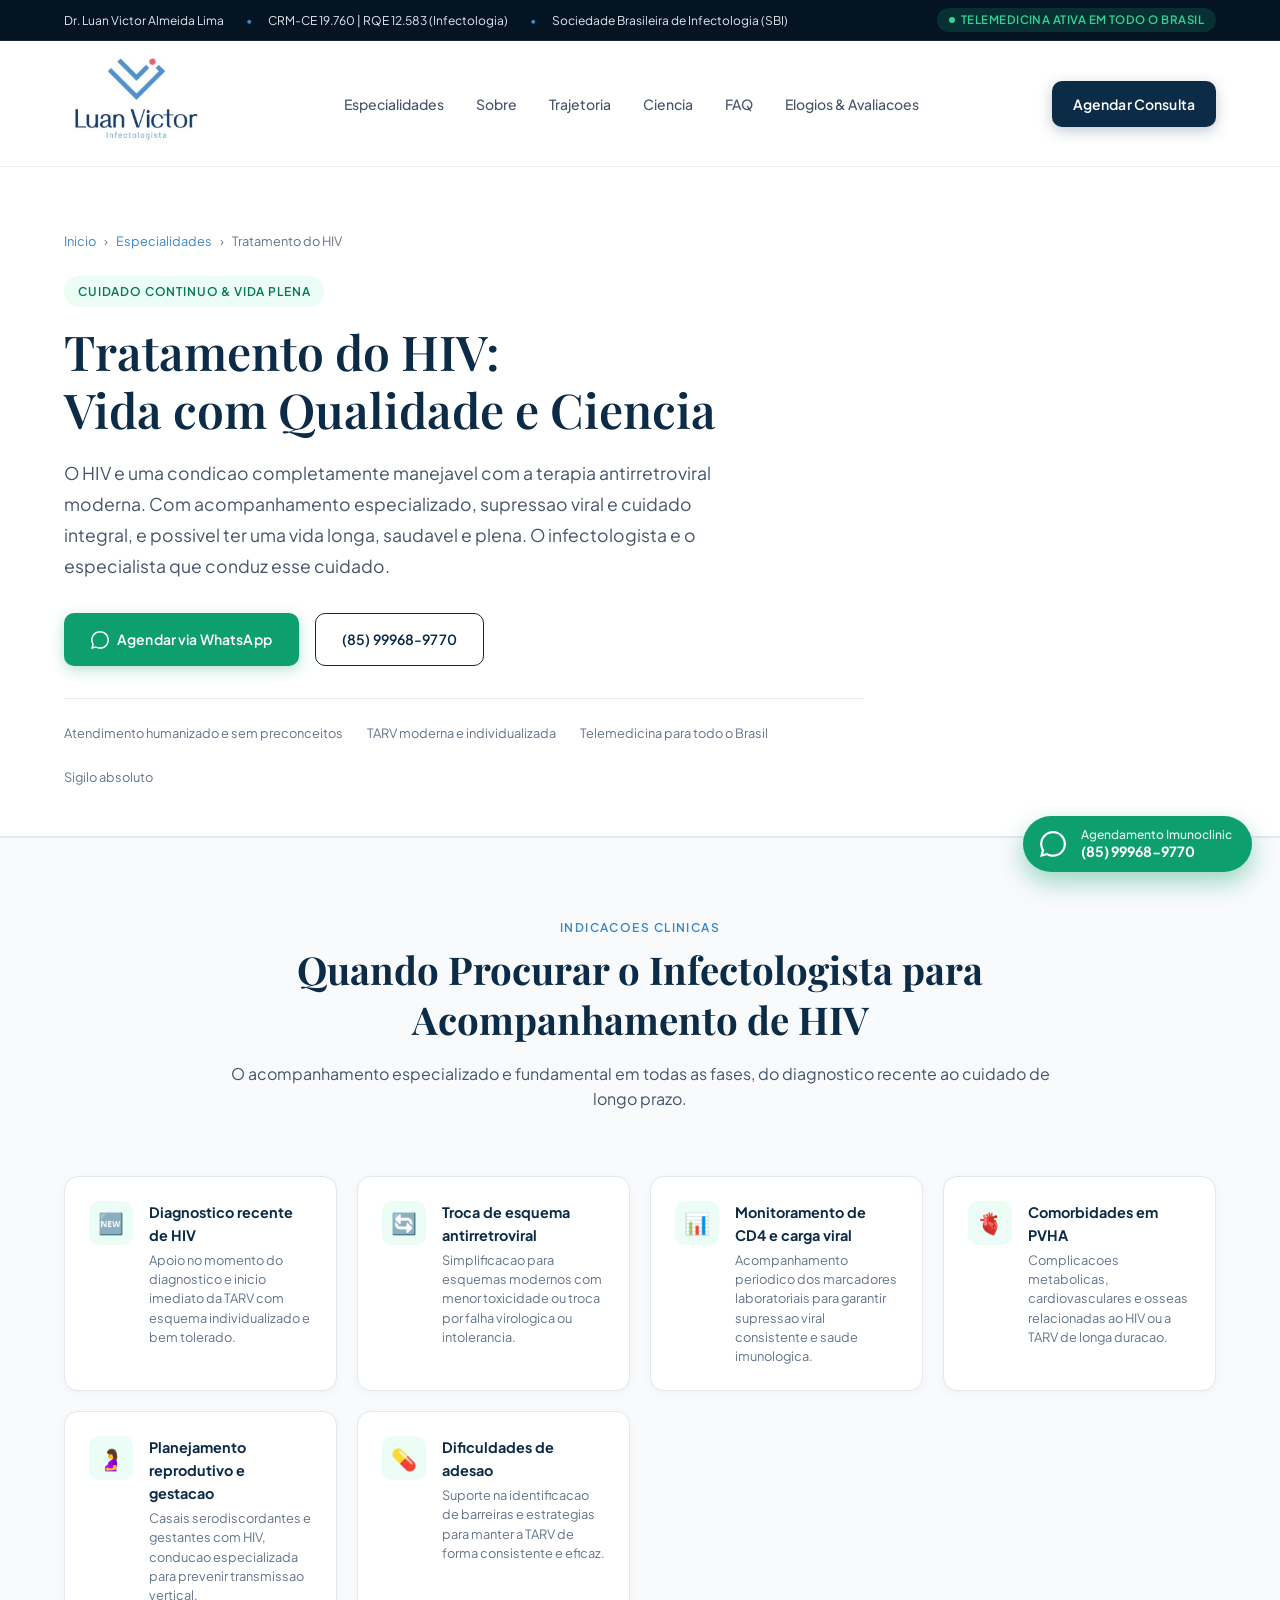
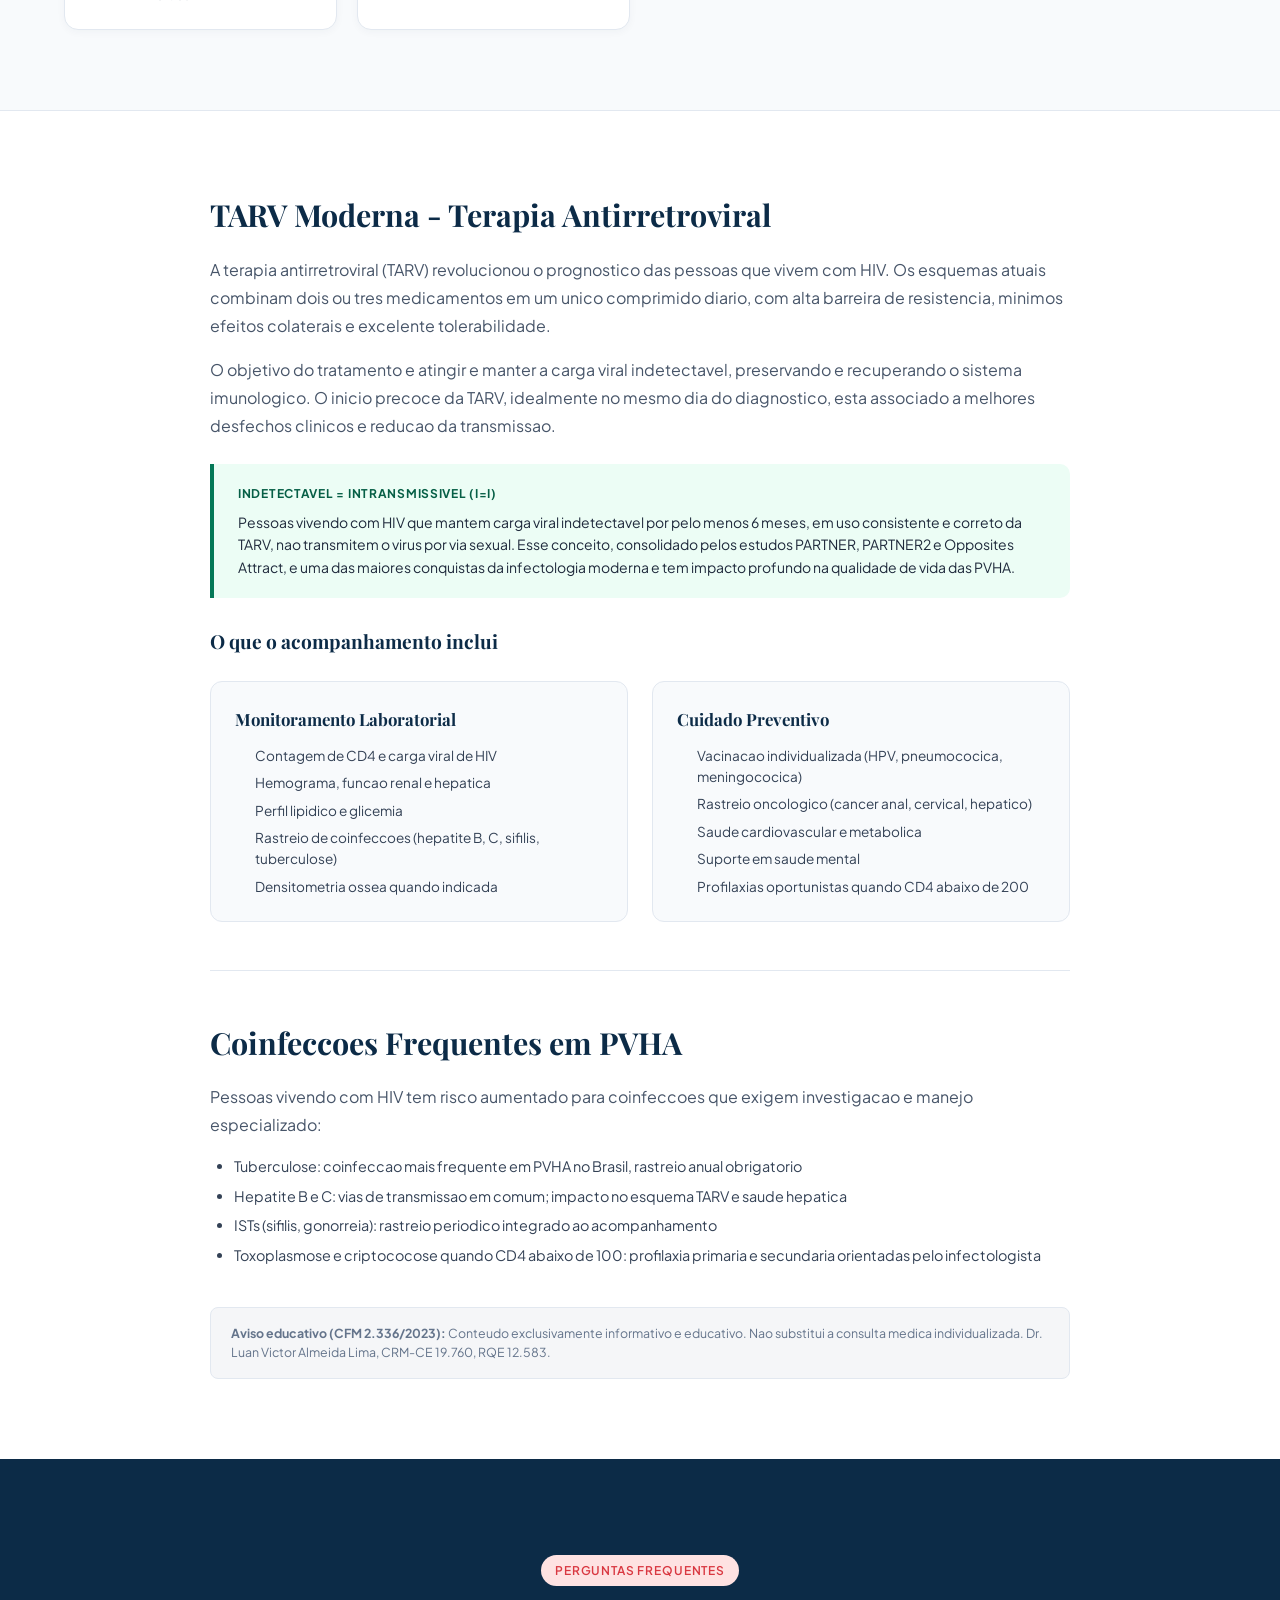
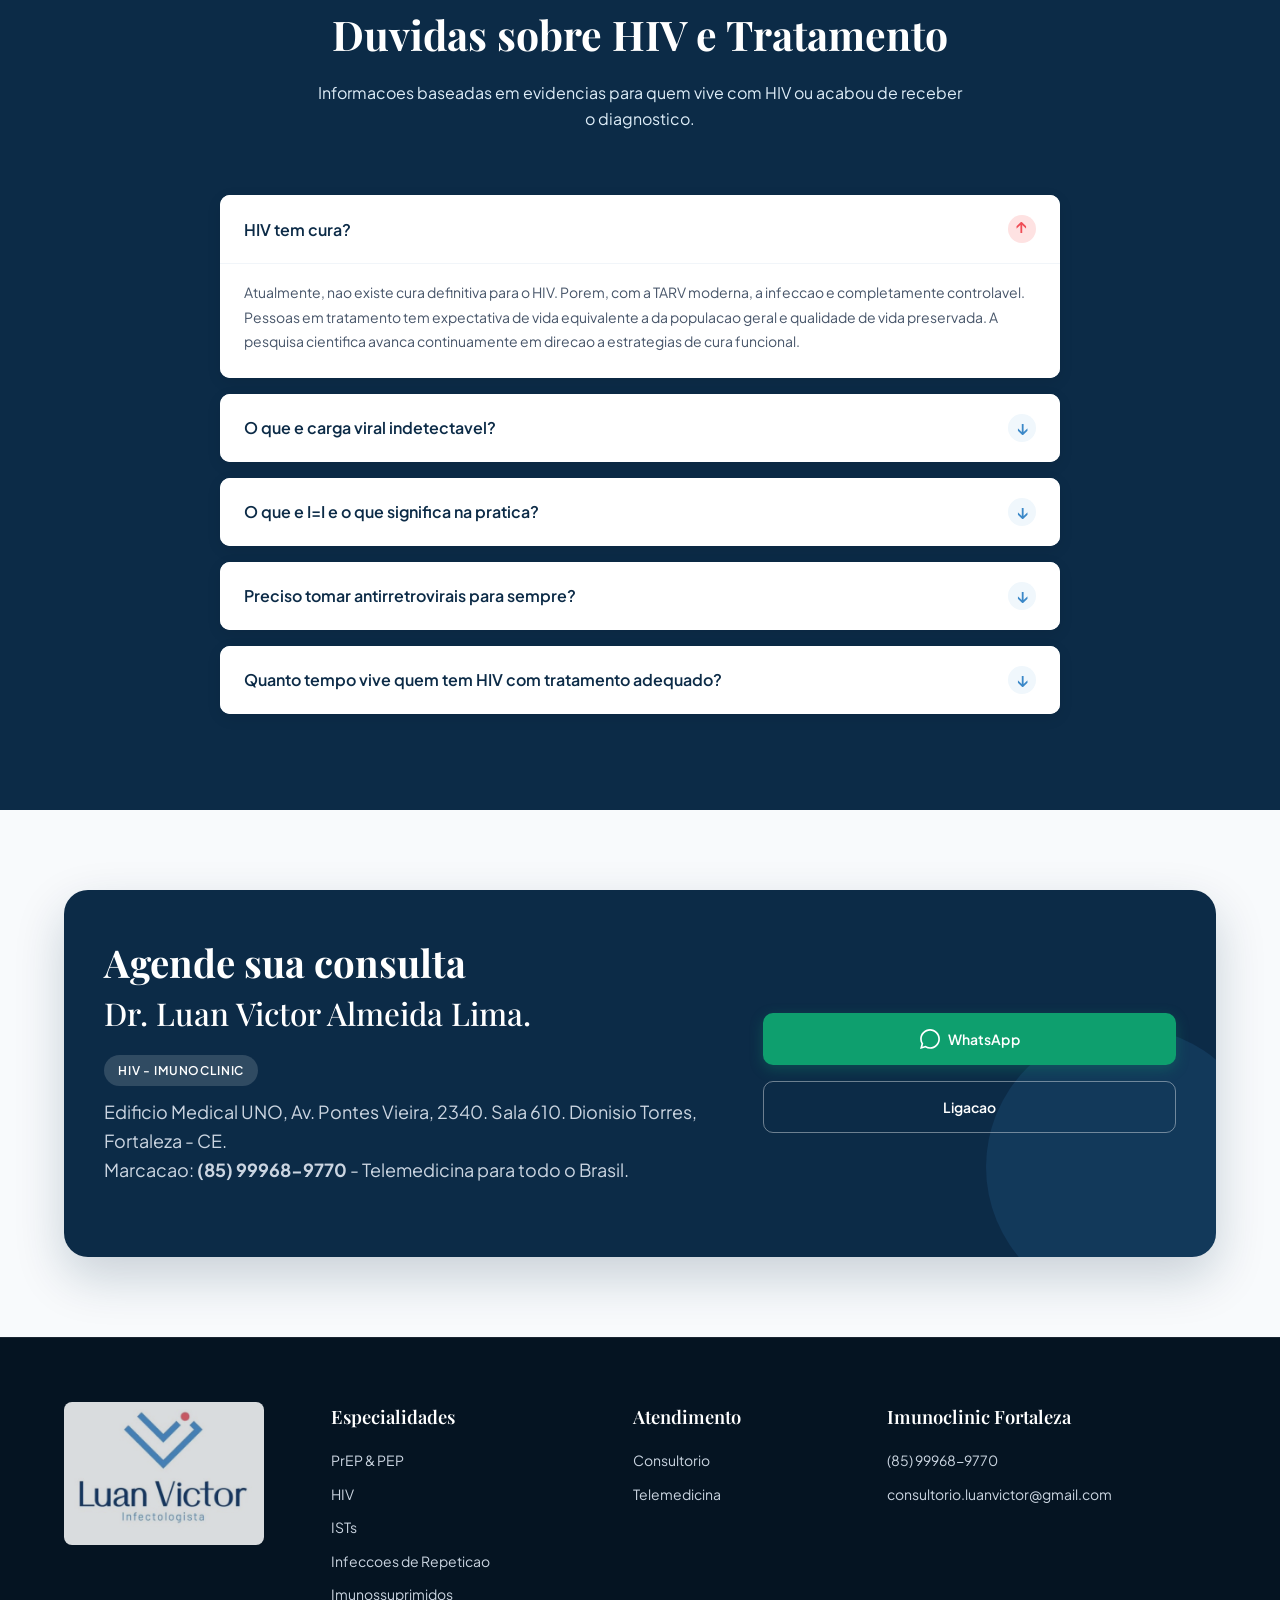
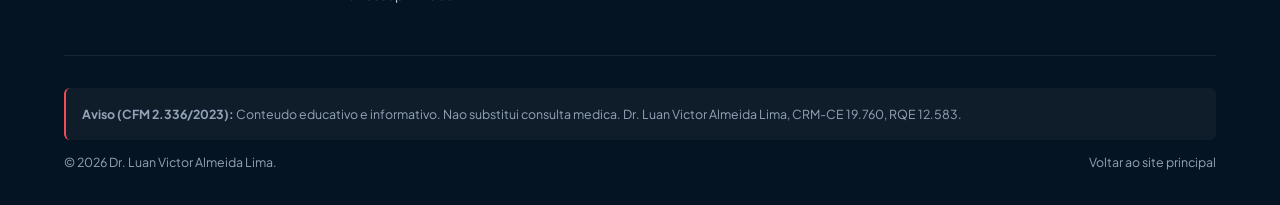
==== hiv.html @ 277ef226 "Add HIV specialty page" ====
<!DOCTYPE html>
<html lang="pt-BR">
<head>
  <meta charset="UTF-8">
  <meta name="viewport" content="width=device-width, initial-scale=1.0">
  <title>Tratamento do HIV em Fortaleza | Dr. Luan Victor Infectologista</title>
  <meta name="description" content="Acompanhamento especializado de HIV/AIDS em Fortaleza com Dr. Luan Victor (CRM-CE 19.760 | RQE 12.583). TARV moderna, conceito I=I, monitoramento de CD4 e carga viral. Humanizado e sigiloso. Telemedicina disponivel.">
  <meta name="author" content="Dr. Luan Victor">
  <meta name="robots" content="index, follow, max-image-preview:large, max-snippet:-1">
  <link rel="icon" type="image/svg+xml" href="assets/images/logo-icon.svg">
  <meta property="og:type" content="article">
  <meta property="og:title" content="Tratamento do HIV em Fortaleza | Dr. Luan Victor">
  <meta property="og:description" content="Acompanhamento de HIV com TARV moderna, I=I e cuidado integral em Fortaleza. Telemedicina para todo o Brasil.">
  <meta property="og:image" content="https://drluanvictor.com.br/assets/images/logo-mockup.jpg">
  <meta property="og:url" content="https://drluanvictor.com.br/hiv">
  <meta name="twitter:card" content="summary_large_image">
  <link rel="canonical" href="https://drluanvictor.com.br/hiv">
  <link rel="preconnect" href="https://fonts.googleapis.com">
  <link rel="preconnect" href="https://fonts.gstatic.com" crossorigin>
  <link href="https://fonts.googleapis.com/css2?family=Caveat:wght@600&family=Playfair+Display:ital,wght@0,500;0,600;0,700;1,400&family=Plus+Jakarta+Sans:wght@300;400;500;600;700&display=swap" rel="stylesheet">
  <link rel="stylesheet" href="styles/main.css">
  <style>
    .pg-hero{padding:4rem 0 3rem;background:#fff;border-bottom:1px solid #e2e8f0}.pg-hero-inner{max-width:800px}.breadcrumb{font-size:.8rem;color:#64748b;margin-bottom:1.5rem;display:flex;gap:.5rem;align-items:center;flex-wrap:wrap}.breadcrumb a{color:var(--color-brand-blue);text-decoration:none}.pg-hero-title{font-family:var(--font-serif);font-size:clamp(2rem,4vw,3rem);font-weight:600;color:var(--color-navy-900);line-height:1.2;margin-bottom:1.25rem}.pg-hero-desc{font-size:1.1rem;color:#475569;line-height:1.75;margin-bottom:2rem;max-width:680px}.pg-hero-cta{display:flex;gap:1rem;flex-wrap:wrap;margin-bottom:2rem}.pg-hero-trust{display:flex;gap:1.5rem;flex-wrap:wrap;padding-top:1.5rem;border-top:1px solid rgba(12,43,71,.08);font-size:.8rem;color:#64748b}.quando-section{padding:5rem 0;background:#f8fafc;border-top:1px solid #e2e8f0}.quando-grid{display:grid;grid-template-columns:repeat(auto-fit,minmax(260px,1fr));gap:1.25rem;margin-top:2.5rem}.quando-card{background:#fff;border:1px solid #e2e8f0;border-radius:14px;padding:1.5rem;display:flex;gap:1rem;align-items:flex-start;transition:all .25s;box-shadow:0 2px 8px rgba(12,43,71,.04)}.quando-card:hover{box-shadow:0 8px 24px rgba(12,43,71,.08);transform:translateY(-2px)}.quando-icon{width:44px;height:44px;border-radius:10px;display:flex;align-items:center;justify-content:center;font-size:1.3rem;flex-shrink:0}.quando-body h4{font-size:.9rem;font-weight:700;color:var(--color-navy-900);margin-bottom:.25rem}.quando-body p{font-size:.8rem;color:#64748b;line-height:1.5}.clinical-section{padding:5rem 0;background:#fff;border-top:1px solid #e2e8f0}.clinical-wrap{max-width:860px;margin:0 auto}.clin-h2{font-family:var(--font-serif);font-size:clamp(1.5rem,2.5vw,1.9rem);color:var(--color-navy-900);margin:3rem 0 1rem;padding-top:3rem;border-top:1px solid #e2e8f0}.clin-h2:first-child{margin-top:0;padding-top:0;border-top:none}.clin-h3{font-family:var(--font-serif);font-size:1.2rem;color:var(--color-navy-900);margin:1.75rem 0 .75rem}.clin-p{font-size:1rem;color:#475569;line-height:1.75;margin-bottom:1rem}.clin-list{margin:.75rem 0 1.25rem 1.5rem;display:flex;flex-direction:column;gap:.4rem}.clin-list li{font-size:.9rem;color:#334155;line-height:1.6;list-style:disc}.clin-box{background:#ecfdf5;border-left:4px solid #047857;border-radius:0 10px 10px 0;padding:1.25rem 1.5rem;margin:1.5rem 0}.clin-box-title{font-size:.75rem;font-weight:700;color:#065f46;text-transform:uppercase;letter-spacing:.06em;margin-bottom:.5rem}.clin-box p{font-size:.875rem;color:#1e293b;line-height:1.6;margin:0}.clin-two{display:grid;grid-template-columns:1fr 1fr;gap:1.5rem;margin:1.5rem 0}.clin-col{background:#f8fafc;border:1px solid #e2e8f0;border-radius:12px;padding:1.5rem}.clin-col h4{font-family:var(--font-serif);font-size:1.05rem;color:var(--color-navy-900);margin-bottom:.75rem}.clin-col ul{display:flex;flex-direction:column;gap:.4rem}.clin-col li{font-size:.85rem;color:#334155;line-height:1.55;padding-left:1.25rem;position:relative}.clin-col li::before{content:"";position:absolute;left:0;font-weight:700}.cfm-note{background:rgba(12,43,71,.04);border:1px solid #e2e8f0;border-radius:8px;padding:1rem 1.25rem;font-size:.775rem;color:#64748b;line-height:1.55;margin-top:2.5rem}@media(max-width:640px){.clin-two{grid-template-columns:1fr}}
  </style>
  <script type="application/ld+json">{"@context":"https://schema.org","@graph":[{"@type":"MedicalWebPage","name":"Tratamento do HIV em Fortaleza","url":"https://drluanvictor.com.br/hiv","inLanguage":"pt-BR","about":{"@type":"MedicalCondition","name":"HIV/AIDS"},"author":{"@type":"Physician","@id":"https://drluanvictor.com.br/#physician","name":"Dr. Luan Victor Almeida Lima"}},{"@type":"FAQPage","mainEntity":[{"@type":"Question","name":"HIV tem cura?","acceptedAnswer":{"@type":"Answer","text":"Atualmente nao existe cura definitiva para o HIV. Porem, com a TARV moderna, a infeccao e completamente controlavel. Pessoas em tratamento tem expectativa de vida equivalente a da populacao geral e qualidade de vida preservada."}},{"@type":"Question","name":"O que e carga viral indetectavel?","acceptedAnswer":{"@type":"Answer","text":"A carga viral e a quantidade de copias do HIV por mililitro de sangue. Quando a TARV e eficaz, a carga viral cai abaixo do limiar de deteccao dos testes convencionais. Isso protege o sistema imunologico e, pelo conceito I=I, impede a transmissao sexual."}},{"@type":"Question","name":"O que e I=I (Indetectavel = Intransmissivel)?","acceptedAnswer":{"@type":"Answer","text":"I=I significa que pessoas vivendo com HIV que mantem carga viral indetectavel por pelo menos 6 meses em uso consistente da TARV nao transmitem o HIV por via sexual. Conceito consolidado pelos estudos PARTNER, PARTNER2 e Opposites Attract."}},{"@type":"Question","name":"Preciso tomar antirretrovirais para sempre?","acceptedAnswer":{"@type":"Answer","text":"Sim, o tratamento antirretroviral deve ser continuo. Os esquemas modernos sao muito mais toleraveis: geralmente um unico comprimido por dia com poucos efeitos colaterais."}},{"@type":"Question","name":"Quanto tempo vive quem tem HIV com tratamento?","acceptedAnswer":{"@type":"Answer","text":"Com diagnostico precoce e tratamento consistente, a expectativa de vida de pessoas vivendo com HIV aproxima-se da populacao geral. O fator mais importante e o inicio precoce da TARV e a adesao continua."}}]}]}</script>
</head>
<body>
  <div class="top-notice-bar"><div class="container top-notice-content"><div class="credentials-pill-list"><span>Dr. Luan Victor Almeida Lima</span><span>CRM-CE 19.760 | RQE 12.583 (Infectologia)</span><span>Sociedade Brasileira de Infectologia (SBI)</span></div><div class="telemedicina-badge"><span class="pulse-dot"></span>Telemedicina Ativa em Todo o Brasil</div></div></div>
  <header class="site-header"><div class="container header-container"><a href="/" class="brand-logo" aria-label="Pagina inicial do Dr. Luan Victor"><div class="brand-logo-clip"><img src="assets/images/logo.jpg" alt="Logomarca Dr. Luan Victor" class="brand-logo-img"></div></a><nav class="main-nav" aria-label="Navegacao primaria"><a href="/#especialidades" class="nav-link">Especialidades</a><a href="/#sobre" class="nav-link">Sobre</a><a href="/#trajetoria" class="nav-link">Trajetoria</a><a href="/#ciencia" class="nav-link">Ciencia</a><a href="/#faq" class="nav-link">FAQ</a><a href="/#avaliacoes" class="nav-link">Elogios &amp; Avaliacoes</a></nav><div class="nav-actions"><a href="https://wa.me/5585999689770?text=Ol%C3%A1!%20Gostaria%20de%20agendar%20consulta%20de%20HIV%20com%20Dr.%20Luan%20Victor" class="btn btn-primary" style="padding:.65rem 1.25rem;" target="_blank" rel="noopener">Agendar Consulta</a><button class="mobile-toggle" aria-label="Abrir Menu" aria-expanded="false"><span></span><span></span><span></span></button></div></div></header>
  <main>
    <section class="pg-hero"><div class="container"><div class="pg-hero-inner">
      <nav class="breadcrumb"><a href="/">Inicio</a><span>&rsaquo;</span><a href="/#especialidades">Especialidades</a><span>&rsaquo;</span><span>Tratamento do HIV</span></nav>
      <div style="margin-bottom:1rem;"><span class="badge-tag" style="background:#ecfdf5;color:#047857;">Cuidado Continuo &amp; Vida Plena</span></div>
      <h1 class="pg-hero-title">Tratamento do HIV:<br>Vida com Qualidade e Ciencia</h1>
      <p class="pg-hero-desc">O HIV e uma condicao completamente manejavel com a terapia antirretroviral moderna. Com acompanhamento especializado, supressao viral e cuidado integral, e possivel ter uma vida longa, saudavel e plena. O infectologista e o especialista que conduz esse cuidado.</p>
      <div class="pg-hero-cta"><a href="https://wa.me/5585999689770?text=Ol%C3%A1!%20Gostaria%20de%20agendar%20consulta%20de%20HIV%20com%20Dr.%20Luan%20Victor" class="btn btn-emerald" target="_blank" rel="noopener"><svg width="18" height="18" viewBox="0 0 24 24" fill="currentColor"><path d="M.057 24l1.687-6.163c-1.041-1.804-1.588-3.849-1.587-5.946.003-6.556 5.338-11.891 11.893-11.891 3.181.001 6.167 1.24 8.413 3.488 2.245 2.248 3.481 5.236 3.48 8.414-.003 6.557-5.338 11.892-11.893 11.892-1.99-.001-3.951-.5-5.688-1.448l-6.305 1.654zm6.597-3.807c1.676.995 3.276 1.591 5.392 1.592 5.448 0 9.886-4.434 9.889-9.885.002-5.462-4.415-9.89-9.881-9.892-5.452 0-9.887 4.434-9.889 9.884-.001 2.225.651 3.891 1.746 5.634l-.999 3.648 3.742-.981z"/></svg>Agendar via WhatsApp</a><a href="tel:+5585999689770" class="btn btn-outline">(85) 99968-9770</a></div>
      <div class="pg-hero-trust"><span>Atendimento humanizado e sem preconceitos</span><span>TARV moderna e individualizada</span><span>Telemedicina para todo o Brasil</span><span>Sigilo absoluto</span></div>
    </div></div></section>
    <section class="quando-section"><div class="container">
      <div class="section-header-center"><span class="section-subtitle">Indicacoes Clinicas</span><h2 class="section-title">Quando Procurar o Infectologista para Acompanhamento de HIV</h2><p class="section-lead">O acompanhamento especializado e fundamental em todas as fases, do diagnostico recente ao cuidado de longo prazo.</p></div>
      <div class="quando-grid">
        <div class="quando-card"><div class="quando-icon" style="background:#ecfdf5;color:#047857;">&#x1F195;</div><div class="quando-body"><h4>Diagnostico recente de HIV</h4><p>Apoio no momento do diagnostico e inicio imediato da TARV com esquema individualizado e bem tolerado.</p></div></div>
        <div class="quando-card"><div class="quando-icon" style="background:#ecfdf5;color:#047857;">&#x1F504;</div><div class="quando-body"><h4>Troca de esquema antirretroviral</h4><p>Simplificacao para esquemas modernos com menor toxicidade ou troca por falha virologica ou intolerancia.</p></div></div>
        <div class="quando-card"><div class="quando-icon" style="background:#ecfdf5;color:#047857;">&#x1F4CA;</div><div class="quando-body"><h4>Monitoramento de CD4 e carga viral</h4><p>Acompanhamento periodico dos marcadores laboratoriais para garantir supressao viral consistente e saude imunologica.</p></div></div>
        <div class="quando-card"><div class="quando-icon" style="background:#ecfdf5;color:#047857;">&#x1FAC0;</div><div class="quando-body"><h4>Comorbidades em PVHA</h4><p>Complicacoes metabolicas, cardiovasculares e osseas relacionadas ao HIV ou a TARV de longa duracao.</p></div></div>
        <div class="quando-card"><div class="quando-icon" style="background:#ecfdf5;color:#047857;">&#x1F930;</div><div class="quando-body"><h4>Planejamento reprodutivo e gestacao</h4><p>Casais serodiscordantes e gestantes com HIV, conducao especializada para prevenir transmissao vertical.</p></div></div>
        <div class="quando-card"><div class="quando-icon" style="background:#ecfdf5;color:#047857;">&#x1F48A;</div><div class="quando-body"><h4>Dificuldades de adesao</h4><p>Suporte na identificacao de barreiras e estrategias para manter a TARV de forma consistente e eficaz.</p></div></div>
      </div>
    </div></section>
    <section class="clinical-section"><div class="container"><div class="clinical-wrap">
      <h2 class="clin-h2">TARV Moderna - Terapia Antirretroviral</h2>
      <p class="clin-p">A terapia antirretroviral (TARV) revolucionou o prognostico das pessoas que vivem com HIV. Os esquemas atuais combinam dois ou tres medicamentos em um unico comprimido diario, com alta barreira de resistencia, minimos efeitos colaterais e excelente tolerabilidade.</p>
      <p class="clin-p">O objetivo do tratamento e atingir e manter a carga viral indetectavel, preservando e recuperando o sistema imunologico. O inicio precoce da TARV, idealmente no mesmo dia do diagnostico, esta associado a melhores desfechos clinicos e reducao da transmissao.</p>
      <div class="clin-box"><div class="clin-box-title">Indetectavel = Intransmissivel (I=I)</div><p>Pessoas vivendo com HIV que mantem carga viral indetectavel por pelo menos 6 meses, em uso consistente e correto da TARV, nao transmitem o virus por via sexual. Esse conceito, consolidado pelos estudos PARTNER, PARTNER2 e Opposites Attract, e uma das maiores conquistas da infectologia moderna e tem impacto profundo na qualidade de vida das PVHA.</p></div>
      <h3 class="clin-h3">O que o acompanhamento inclui</h3>
      <div class="clin-two">
        <div class="clin-col"><h4>Monitoramento Laboratorial</h4><ul><li>Contagem de CD4 e carga viral de HIV</li><li>Hemograma, funcao renal e hepatica</li><li>Perfil lipidico e glicemia</li><li>Rastreio de coinfeccoes (hepatite B, C, sifilis, tuberculose)</li><li>Densitometria ossea quando indicada</li></ul></div>
        <div class="clin-col"><h4>Cuidado Preventivo</h4><ul><li>Vacinacao individualizada (HPV, pneumococica, meningococica)</li><li>Rastreio oncologico (cancer anal, cervical, hepatico)</li><li>Saude cardiovascular e metabolica</li><li>Suporte em saude mental</li><li>Profilaxias oportunistas quando CD4 abaixo de 200</li></ul></div>
      </div>
      <h2 class="clin-h2">Coinfeccoes Frequentes em PVHA</h2>
      <p class="clin-p">Pessoas vivendo com HIV tem risco aumentado para coinfeccoes que exigem investigacao e manejo especializado:</p>
      <ul class="clin-list">
        <li>Tuberculose: coinfeccao mais frequente em PVHA no Brasil, rastreio anual obrigatorio</li>
        <li>Hepatite B e C: vias de transmissao em comum; impacto no esquema TARV e saude hepatica</li>
        <li>ISTs (sifilis, gonorreia): rastreio periodico integrado ao acompanhamento</li>
        <li>Toxoplasmose e criptococose quando CD4 abaixo de 100: profilaxia primaria e secundaria orientadas pelo infectologista</li>
      </ul>
      <div class="cfm-note"><strong>Aviso educativo (CFM 2.336/2023):</strong> Conteudo exclusivamente informativo e educativo. Nao substitui a consulta medica individualizada. Dr. Luan Victor Almeida Lima, CRM-CE 19.760, RQE 12.583.</div>
    </div></div></section>
    <section class="faq-section" id="faq"><div class="container">
      <div class="faq-header"><span class="badge-tag badge-tag-coral" style="margin-bottom:1rem;">Perguntas Frequentes</span><h2 class="faq-title">Duvidas sobre HIV e Tratamento</h2><p class="faq-subtitle">Informacoes baseadas em evidencias para quem vive com HIV ou acabou de receber o diagnostico.</p></div>
      <div class="faq-container">
        <div class="faq-item"><button class="faq-question-btn" aria-expanded="false"><span>HIV tem cura?</span><span class="faq-icon-arrow">&#x2193;</span></button><div class="faq-answer-panel"><div class="faq-answer-content">Atualmente, nao existe cura definitiva para o HIV. Porem, com a TARV moderna, a infeccao e completamente controlavel. Pessoas em tratamento tem expectativa de vida equivalente a da populacao geral e qualidade de vida preservada. A pesquisa cientifica avanca continuamente em direcao a estrategias de cura funcional.</div></div></div>
        <div class="faq-item"><button class="faq-question-btn" aria-expanded="false"><span>O que e carga viral indetectavel?</span><span class="faq-icon-arrow">&#x2193;</span></button><div class="faq-answer-panel"><div class="faq-answer-content">A carga viral e a quantidade de copias do virus HIV por mililitro de sangue. Quando a TARV e eficaz, a carga viral cai abaixo do limiar de deteccao dos testes convencionais (geralmente abaixo de 50 copias/mL), chamada de carga viral indetectavel. Isso protege o sistema imunologico e, pelo conceito I=I, impede a transmissao sexual.</div></div></div>
        <div class="faq-item"><button class="faq-question-btn" aria-expanded="false"><span>O que e I=I e o que significa na pratica?</span><span class="faq-icon-arrow">&#x2193;</span></button><div class="faq-answer-panel"><div class="faq-answer-content">Indetectavel = Intransmissivel (I=I) significa que uma pessoa vivendo com HIV que mantem carga viral indetectavel por pelo menos 6 meses em uso consistente da TARV nao transmite o HIV por via sexual. Conceito consolidado pelos estudos PARTNER, PARTNER2 e Opposites Attract, com zero transmissoes documentadas em mais de 100.000 relacoes sexuais sem preservativo entre casais serodiscordantes.</div></div></div>
        <div class="faq-item"><button class="faq-question-btn" aria-expanded="false"><span>Preciso tomar antirretrovirais para sempre?</span><span class="faq-icon-arrow">&#x2193;</span></button><div class="faq-answer-panel"><div class="faq-answer-content">Sim, o tratamento antirretroviral deve ser continuo. Interromper o uso leva ao aumento da carga viral e queda do CD4. Porem, os esquemas modernos sao muito mais toleraveis: geralmente um unico comprimido por dia com poucos efeitos colaterais, que se integra facilmente a rotina diaria.</div></div></div>
        <div class="faq-item"><button class="faq-question-btn" aria-expanded="false"><span>Quanto tempo vive quem tem HIV com tratamento adequado?</span><span class="faq-icon-arrow">&#x2193;</span></button><div class="faq-answer-panel"><div class="faq-answer-content">Com diagnostico precoce e tratamento consistente, a expectativa de vida de pessoas vivendo com HIV aproxima-se a da populacao geral em muitos contextos. Estudos mostram que pessoas diagnosticadas jovens e em tratamento podem ter decadas de vida saudavel pela frente. O fator mais importante e o inicio precoce da TARV e a adesao continua.</div></div></div>
      </div>
    </div></section>
    <section class="contact-cta-section" id="agendamento"><div class="container"><div class="contact-cta-card"><div class="contact-cta-inner"><div><h2 class="contact-cta-title">Agende sua consulta<br><span style="font-size:.82em;font-weight:500;display:block;margin-top:.35rem;">Dr. Luan Victor Almeida Lima.</span></h2><p class="contact-cta-lead" style="margin-top:1.25rem;line-height:1.6;"><span class="badge-tag badge-tag-blue" style="margin-bottom:.75rem;background:rgba(255,255,255,.15);color:#fff;display:inline-block;">HIV - Imunoclinic</span><br>Edificio Medical UNO, Av. Pontes Vieira, 2340. Sala 610. Dionisio Torres, Fortaleza - CE.<br>Marcacao: <strong>(85) 99968-9770</strong> - Telemedicina para todo o Brasil.</p></div><div class="contact-cta-buttons"><a href="https://wa.me/5585999689770?text=Ol%C3%A1!%20Gostaria%20de%20agendar%20consulta%20de%20HIV%20com%20Dr.%20Luan%20Victor" class="btn btn-emerald" target="_blank" rel="noopener"><svg width="20" height="20" viewBox="0 0 24 24" fill="currentColor"><path d="M.057 24l1.687-6.163c-1.041-1.804-1.588-3.849-1.587-5.946.003-6.556 5.338-11.891 11.893-11.891 3.181.001 6.167 1.24 8.413 3.488 2.245 2.248 3.481 5.236 3.48 8.414-.003 6.557-5.338 11.892-11.893 11.892-1.99-.001-3.951-.5-5.688-1.448l-6.305 1.654zm6.597-3.807c1.676.995 3.276 1.591 5.392 1.592 5.448 0 9.886-4.434 9.889-9.885.002-5.462-4.415-9.89-9.881-9.892-5.452 0-9.887 4.434-9.889 9.884-.001 2.225.651 3.891 1.746 5.634l-.999 3.648 3.742-.981z"/></svg>WhatsApp</a><a href="tel:+5585999689770" class="btn btn-outline-light">Ligacao</a></div></div></div></div></section>
  </main>
  <footer class="site-footer"><div class="container"><div class="footer-grid"><div class="footer-col-brand"><img src="assets/images/logo.jpg" alt="Logomarca Dr. Luan Victor" class="brand-logo-img--footer"></div><div><h4 class="footer-col-title">Especialidades</h4><ul class="footer-links-list"><li><a href="/prep-pep" class="footer-link">PrEP &amp; PEP</a></li><li><a href="/hiv" class="footer-link">HIV</a></li><li><a href="/ists" class="footer-link">ISTs</a></li><li><a href="/infeccoes-repeticao" class="footer-link">Infeccoes de Repeticao</a></li><li><a href="/imunossuprimidos" class="footer-link">Imunossuprimidos</a></li></ul></div><div><h4 class="footer-col-title">Atendimento</h4><ul class="footer-links-list"><li><a href="/#modalidades" class="footer-link">Consultorio</a></li><li><a href="/#modalidades" class="footer-link">Telemedicina</a></li></ul></div><div><h4 class="footer-col-title">Imunoclinic Fortaleza</h4><ul class="footer-links-list"><li><a href="tel:+5585999689770" class="footer-link">(85) 99968-9770</a></li><li><a href="mailto:consultorio.luanvictor@gmail.com" class="footer-link">consultorio.luanvictor@gmail.com</a></li></ul></div></div><div class="footer-legal-bar"><div class="footer-cfm-disclaimer"><strong>Aviso (CFM 2.336/2023):</strong> Conteudo educativo e informativo. Nao substitui consulta medica. Dr. Luan Victor Almeida Lima, CRM-CE 19.760, RQE 12.583.</div><div style="display:flex;justify-content:space-between;flex-wrap:wrap;gap:1rem;align-items:center;"><span>&copy; <span id="current-year"></span> Dr. Luan Victor Almeida Lima.</span><span><a href="/" style="color:#94a3b8;">Voltar ao site principal</a></span></div></div></div></footer>
  <a href="https://wa.me/5585999689770?text=Ol%C3%A1!%20Gostaria%20de%20agendar%20consulta%20de%20HIV%20com%20Dr.%20Luan%20Victor" class="floating-whatsapp" target="_blank" rel="noopener" aria-label="WhatsApp Dr. Luan Victor"><div class="floating-whatsapp-icon"><svg width="26" height="26" viewBox="0 0 24 24" fill="currentColor"><path d="M.057 24l1.687-6.163c-1.041-1.804-1.588-3.849-1.587-5.946.003-6.556 5.338-11.891 11.893-11.891 3.181.001 6.167 1.24 8.413 3.488 2.245 2.248 3.481 5.236 3.48 8.414-.003 6.557-5.338 11.892-11.893 11.892-1.99-.001-3.951-.5-5.688-1.448l-6.305 1.654zm6.597-3.807c1.676.995 3.276 1.591 5.392 1.592 5.448 0 9.886-4.434 9.889-9.885.002-5.462-4.415-9.89-9.881-9.892-5.452 0-9.887 4.434-9.889 9.884-.001 2.225.651 3.891 1.746 5.634l-.999 3.648 3.742-.981z"/></svg></div><div class="floating-whatsapp-text"><span class="floating-whatsapp-title">Agendamento Imunoclinic</span><span class="floating-whatsapp-cta">(85) 99968-9770</span></div></a>
  <script src="js/main.js"></script>
</body>
</html>
---- styles/main.css ----
/* ==========================================================================
   ESTILOS PRINCIPAIS - DR. LUAN VICTOR • MÉDICO INFECTOLOGISTA
   Paleta Oficial: Deep Navy (#0C2B47), Cerulean Blue (#3B88C8), Coral Red (#EF4D56)
   ========================================================================== */

/* ==========================================================================
   DESIGN TOKENS (variáveis inline — sem dependência de arquivo externo)
   ========================================================================== */
:root {
  /* Deep Navy */
  --color-navy-950: #051422;
  --color-navy-900: #0c2b47;
  --color-navy-850: #103657;
  --color-navy-800: #16436b;
  --color-navy-700: #1f5685;

  /* Cerulean / Azure Blue */
  --color-brand-blue:      #3b88c8;
  --color-brand-blue-dark: #2a72ad;
  --color-brand-blue-light:#5ca1d8;
  --color-brand-blue-50:   #f0f7fc;
  --color-brand-blue-100:  #deedf8;
  --color-brand-blue-200:  #b8daf1;

  /* Coral Red */
  --color-brand-coral:       #ef4d56;
  --color-brand-coral-dark:  #d93841;
  --color-brand-coral-light: #f77a81;
  --color-brand-coral-50:    #fef2f2;
  --color-brand-coral-100:   #fee2e2;

  /* Emerald */
  --color-emerald-700: #065f46;
  --color-emerald-600: #0e9f6e;
  --color-emerald-500: #10b981;
  --color-emerald-100: #d1fae5;
  --color-emerald-50:  #ecfdf5;

  /* Fundos */
  --color-bg-body:      #f8fafc;
  --color-bg-surface:   #ffffff;
  --color-bg-subtle:    #f1f5f9;
  --color-bg-blue-tint: #f0f7fc;
  --color-bg-dark:      #0c2b47;
  --color-bg-dark-alt:  #051422;

  /* Textos */
  --color-text-main:          #0f172a;
  --color-text-navy:          #0c2b47;
  --color-text-muted:         #475569;
  --color-text-light:         #64748b;
  --color-text-inverse:       #ffffff;
  --color-text-inverse-muted: #cbd5e1;

  /* Bordas */
  --color-border-subtle: #e2e8f0;
  --color-border-brand:  #cbd5e1;
  --color-border-active: #3b88c8;

  /* Tipografia */
  --font-serif:  'Playfair Display', Georgia, serif;
  --font-sans:   'Plus Jakarta Sans', system-ui, -apple-system, BlinkMacSystemFont, 'Segoe UI', Roboto, sans-serif;
  --font-script: 'Caveat', cursive, sans-serif;

  --font-size-xs:   0.75rem;
  --font-size-sm:   0.875rem;
  --font-size-base: 1rem;
  --font-size-md:   1.125rem;
  --font-size-lg:   1.25rem;
  --font-size-xl:   1.5rem;
  --font-size-2xl:  1.875rem;
  --font-size-3xl:  2.25rem;
  --font-size-4xl:  3rem;
  --font-size-5xl:  3.75rem;

  --font-weight-regular:  400;
  --font-weight-medium:   500;
  --font-weight-semibold: 600;
  --font-weight-bold:     700;

  --line-height-tight:   1.15;
  --line-height-snug:    1.3;
  --line-height-normal:  1.6;
  --line-height-relaxed: 1.75;

  /* Espaçamentos */
  --space-1:  0.25rem;
  --space-2:  0.5rem;
  --space-3:  0.75rem;
  --space-4:  1rem;
  --space-5:  1.25rem;
  --space-6:  1.5rem;
  --space-8:  2rem;
  --space-10: 2.5rem;
  --space-12: 3rem;
  --space-16: 4rem;
  --space-20: 5rem;
  --space-24: 6rem;

  /* Geometria */
  --radius-sm:   6px;
  --radius-md:   10px;
  --radius-lg:   16px;
  --radius-xl:   24px;
  --radius-full: 9999px;

  /* Sombras */
  --shadow-sm:     0 2px 4px rgba(12, 43, 71, 0.04);
  --shadow-card:   0 10px 25px -5px rgba(12, 43, 71, 0.07);
  --shadow-hover:  0 20px 40px -10px rgba(12, 43, 71, 0.12);
  --shadow-drawer: 0 25px 50px -12px rgba(12, 43, 71, 0.22);
  --shadow-coral:  0 8px 20px rgba(239, 77, 86, 0.25);
  --shadow-blue:   0 8px 20px rgba(59, 136, 200, 0.25);

  --transition-fast:   150ms cubic-bezier(0.4, 0, 0.2, 1);
  --transition-normal: 250ms cubic-bezier(0.4, 0, 0.2, 1);
  --transition-slow:   400ms cubic-bezier(0.4, 0, 0.2, 1);

  --container-max-width: 1200px;
}

/* CSS Reset & Base */
*, *::before, *::after {
  box-sizing: border-box;
  margin: 0;
  padding: 0;
}

html {
  scroll-behavior: smooth;
  font-size: 16px;
  -webkit-text-size-adjust: 100%;
}

body {
  font-family: var(--font-sans);
  background-color: var(--color-bg-body);
  color: var(--color-text-main);
  line-height: var(--line-height-normal);
  overflow-x: hidden;
}

img, svg {
  display: block;
  max-width: 100%;
}

a {
  color: inherit;
  text-decoration: none;
}

button {
  font-family: inherit;
  border: none;
  background: none;
  cursor: pointer;
}

ul, ol {
  list-style: none;
}

.container {
  width: 100%;
  max-width: var(--container-max-width);
  margin-left: auto;
  margin-right: auto;
  padding-left: var(--space-6);
  padding-right: var(--space-6);
}

/* ==========================================================================
   BARRA SUPERIOR DE AUTORIDADE ÉTICA (CFM)
   ========================================================================== */
.top-notice-bar {
  background-color: var(--color-navy-950);
  color: #e2e8f0;
  font-size: var(--font-size-xs);
  padding: var(--space-2) 0;
  border-bottom: 1px solid rgba(255, 255, 255, 0.08);
}

.top-notice-content {
  display: flex;
  justify-content: space-between;
  align-items: center;
  flex-wrap: wrap;
  gap: var(--space-2);
}

.credentials-pill-list {
  display: flex;
  align-items: center;
  gap: var(--space-4);
  flex-wrap: wrap;
}

.credentials-pill-list span {
  display: inline-flex;
  align-items: center;
  gap: 6px;
}

.credentials-pill-list span::after {
  content: "•";
  margin-left: var(--space-4);
  color: var(--color-brand-blue);
}

.credentials-pill-list span:last-child::after {
  content: "";
  margin-left: 0;
}

.telemedicina-badge {
  display: inline-flex;
  align-items: center;
  gap: 6px;
  background: rgba(14, 159, 110, 0.2);
  color: #34d399;
  padding: 3px 12px;
  border-radius: var(--radius-full);
  font-weight: var(--font-weight-semibold);
  font-size: 0.72rem;
  letter-spacing: 0.04em;
  text-transform: uppercase;
}

.pulse-dot {
  width: 6px;
  height: 6px;
  background-color: #34d399;
  border-radius: 50%;
  box-shadow: 0 0 0 0 rgba(52, 211, 153, 0.7);
  animation: pulse-green 2s infinite;
}

@keyframes pulse-green {
  0% {
    transform: scale(0.95);
    box-shadow: 0 0 0 0 rgba(52, 211, 153, 0.7);
  }
  70% {
    transform: scale(1);
    box-shadow: 0 0 0 6px rgba(52, 211, 153, 0);
  }
  100% {
    transform: scale(0.95);
    box-shadow: 0 0 0 0 rgba(52, 211, 153, 0);
  }
}

/* ==========================================================================
   HEADER PRINCIPAL & LOGOMARCA
   ========================================================================== */
.site-header {
  position: sticky;
  top: 0;
  background: #ffffff;
  z-index: 100;
  border-bottom: 1px solid #e8edf2;
  transition: box-shadow var(--transition-normal);
}

.site-header.scrolled {
  box-shadow: 0 2px 20px rgba(12, 43, 71, 0.08);
}

.header-container {
  display: flex;
  justify-content: space-between;
  align-items: center;
  height: 125px;
}

.brand-logo {
  display: flex;
  align-items: center;
  text-decoration: none;
}

/* Logo no Header — tamanho ampliado e perfeitamente alinhado */
.brand-logo-clip {
  display: flex;
  align-items: center;
  justify-content: flex-start;
  height: 110px;
  width: auto;
}

.brand-logo-img {
  height: 105px;
  width: auto;
  max-width: 100%;
  object-fit: contain;
  display: block;
}

/* Logo no Rodapé — sem fundo branco (100% transparente com logo em branco puro) */
.brand-logo-img--footer {
  display: block;
  width: 200px;
  height: auto;
  border-radius: 8px;
  opacity: 0.85;
}

.brand-symbol-badge {
  width: 44px;
  height: 44px;
  display: flex;
  align-items: center;
  justify-content: center;
  flex-shrink: 0;
}

.brand-text {
  display: flex;
  flex-direction: column;
}

.brand-name {
  font-family: var(--font-sans);
  font-size: 1.35rem;
  font-weight: 700;
  color: var(--color-navy-900);
  letter-spacing: -0.02em;
  line-height: 1.15;
}

.brand-tagline {
  font-size: 0.75rem;
  font-weight: 600;
  color: var(--color-brand-blue);
  letter-spacing: 0.08em;
  text-transform: uppercase;
}

/* Nav Links */
.main-nav {
  display: flex;
  align-items: center;
  gap: var(--space-8);
}

.nav-link {
  font-size: var(--font-size-sm);
  font-weight: var(--font-weight-medium);
  color: var(--color-text-muted);
  position: relative;
  transition: color var(--transition-fast);
  padding: 6px 0;
}

.nav-link:hover, .nav-link.active {
  color: var(--color-navy-900);
}

.nav-link::after {
  content: '';
  position: absolute;
  bottom: 0;
  left: 0;
  width: 0%;
  height: 2px;
  background-color: var(--color-brand-blue);
  transition: width var(--transition-normal);
}

.nav-link:hover::after, .nav-link.active::after {
  width: 100%;
}

.nav-actions {
  display: flex;
  align-items: center;
  gap: var(--space-4);
}

.mobile-toggle {
  display: none;
  flex-direction: column;
  gap: 5px;
  width: 32px;
  height: 32px;
  justify-content: center;
  padding: 4px;
}

.mobile-toggle span {
  width: 100%;
  height: 2px;
  background-color: var(--color-navy-900);
  border-radius: 2px;
  transition: all var(--transition-normal);
}

/* ==========================================================================
   BOTÕES E AÇÕES
   ========================================================================== */
.btn {
  display: inline-flex;
  align-items: center;
  justify-content: center;
  gap: var(--space-2);
  padding: 0.875rem 1.625rem;
  border-radius: var(--radius-md);
  font-size: var(--font-size-sm);
  font-weight: var(--font-weight-semibold);
  letter-spacing: 0.01em;
  text-decoration: none;
  cursor: pointer;
  transition: all var(--transition-normal);
  border: 1px solid transparent;
  white-space: nowrap;
}

.btn-primary {
  background-color: var(--color-navy-900);
  color: #ffffff;
  box-shadow: 0 4px 14px rgba(12, 43, 71, 0.25);
}

.btn-primary:hover {
  background-color: var(--color-navy-800);
  transform: translateY(-2px);
  box-shadow: 0 8px 22px rgba(12, 43, 71, 0.32);
}

.btn-brand-blue {
  background-color: var(--color-brand-blue);
  color: #ffffff;
  box-shadow: var(--shadow-blue);
}

.btn-brand-blue:hover {
  background-color: var(--color-brand-blue-dark);
  transform: translateY(-2px);
  box-shadow: 0 10px 24px rgba(59, 136, 200, 0.38);
}

.btn-coral {
  background-color: var(--color-brand-coral);
  color: #ffffff;
  box-shadow: var(--shadow-coral);
}

.btn-coral:hover {
  background-color: var(--color-brand-coral-dark);
  transform: translateY(-2px);
  box-shadow: 0 10px 24px rgba(239, 77, 86, 0.38);
}

.btn-emerald {
  background-color: var(--color-emerald-600);
  color: var(--color-text-inverse);
  box-shadow: 0 4px 14px rgba(14, 159, 110, 0.3);
}

.btn-emerald:hover {
  background-color: var(--color-emerald-700);
  transform: translateY(-2px);
  box-shadow: 0 8px 22px rgba(14, 159, 110, 0.4);
}

.btn-outline {
  background-color: transparent;
  border-color: var(--color-navy-900);
  color: var(--color-navy-900);
}

.btn-outline:hover {
  background-color: var(--color-navy-900);
  color: #ffffff;
  transform: translateY(-2px);
}

.btn-outline-blue {
  background-color: transparent;
  border-color: var(--color-brand-blue);
  color: var(--color-brand-blue);
}

.btn-outline-blue:hover {
  background-color: var(--color-brand-blue-50);
}

.btn-outline-light {
  background-color: transparent;
  border-color: rgba(255, 255, 255, 0.4);
  color: #ffffff;
}

.btn-outline-light:hover {
  background-color: rgba(255, 255, 255, 0.1);
  border-color: #ffffff;
}

/* Badges */
.badge-tag {
  display: inline-flex;
  align-items: center;
  gap: 8px;
  padding: 6px 14px;
  border-radius: var(--radius-full);
  font-size: var(--font-size-xs);
  font-weight: var(--font-weight-semibold);
  letter-spacing: 0.07em;
  text-transform: uppercase;
}

.badge-tag-blue {
  background-color: var(--color-brand-blue-100);
  color: var(--color-navy-900);
}

.badge-tag-coral {
  background-color: var(--color-brand-coral-100);
  color: var(--color-brand-coral-dark);
}

.badge-tag-navy {
  background-color: var(--color-navy-950);
  color: #ffffff;
}

.badge-tag-dot {
  width: 7px;
  height: 7px;
  border-radius: 50%;
  background-color: var(--color-brand-coral);
}

/* ==========================================================================
   HERO SECTION COM AS CORES DA MARCA
   ========================================================================== */
.hero-section {
  position: relative;
  padding: var(--space-16) 0 var(--space-20);
  overflow: hidden;
  background: #ffffff;
}

.hero-grid {
  display: grid;
  grid-template-columns: 1.15fr 0.85fr;
  align-items: center;
  gap: var(--space-12);
}

.hero-content {
  max-width: 620px;
}

.hero-doctor-badge {
  margin-bottom: var(--space-4);
}

.hero-title {
  font-family: var(--font-serif);
  font-size: clamp(2.3rem, 4vw, 3.4rem);
  font-weight: 600;
  color: var(--color-navy-900);
  line-height: var(--line-height-tight);
  margin-bottom: var(--space-5);
}

.hero-title em {
  font-style: italic;
  font-weight: 400;
  color: var(--color-brand-blue);
}

.hero-description {
  font-size: var(--font-size-md);
  color: var(--color-text-muted);
  line-height: var(--line-height-relaxed);
  margin-bottom: var(--space-8);
}

.hero-cta-group {
  display: flex;
  align-items: center;
  gap: var(--space-4);
  flex-wrap: wrap;
  margin-bottom: var(--space-8);
}

.hero-trust-indicators {
  display: flex;
  align-items: center;
  gap: var(--space-6);
  padding-top: var(--space-6);
  border-top: 1px solid rgba(12, 43, 71, 0.1);
}

.trust-item {
  display: flex;
  align-items: center;
  gap: 10px;
}

.trust-icon {
  width: 38px;
  height: 38px;
  border-radius: 50%;
  background: var(--color-brand-blue-50);
  color: var(--color-brand-blue);
  display: flex;
  align-items: center;
  justify-content: center;
  font-size: 1.1rem;
}

.trust-text {
  font-size: var(--font-size-xs);
  line-height: 1.35;
  color: var(--color-text-muted);
}

.trust-text strong {
  display: block;
  color: var(--color-navy-900);
}

/* Composição Visual do Hero — Minimalista */
.hero-visual {
  position: relative;
  display: flex;
  justify-content: center;
  align-items: center;
}

.hero-composition-frame {
  position: relative;
  width: 100%;
  max-width: 420px;
  height: 500px;
}

.frame-block-navy {
  position: absolute;
  inset: 0;
  background: var(--color-navy-900);
  border-radius: 20px;
  z-index: 1;
}

.frame-block-warm {
  display: none;
}

.hero-image-card {
  position: absolute;
  inset: 0;
  z-index: 3;
  border-radius: 20px;
  overflow: hidden;
  box-shadow: 0 24px 60px rgba(12, 43, 71, 0.18);
  background: linear-gradient(160deg, #0c2b47 0%, #16436b 100%);
  display: flex;
  flex-direction: column;
  justify-content: flex-end;
}

.hero-doctor-photo,
.about-doctor-photo {
  width: 100%;
  height: 100%;
  object-fit: cover;
  object-position: center 15%;
  display: block;
  transition: transform var(--transition-normal);
}

.hero-image-card:hover .hero-doctor-photo,
.about-photo-card:hover .about-doctor-photo {
  transform: scale(1.03);
}

.hero-floating-card {
  position: absolute;
  bottom: -16px;
  left: -16px;
  background: #ffffff;
  padding: var(--space-4) var(--space-5);
  border-radius: var(--radius-md);
  box-shadow: 0 8px 32px rgba(12, 43, 71, 0.12);
  border: 1px solid #e8edf2;
  z-index: 4;
  display: flex;
  align-items: center;
  gap: var(--space-3);
}

.floating-icon {
  width: 42px;
  height: 42px;
  border-radius: 10px;
  background: var(--color-brand-blue-50);
  color: var(--color-brand-blue);
  display: flex;
  align-items: center;
  justify-content: center;
}

.floating-text strong {
  display: block;
  font-size: var(--font-size-sm);
  color: var(--color-navy-900);
}

.floating-text small {
  font-size: 0.75rem;
  color: var(--color-text-light);
}

/* ==========================================================================
   FAIXA DE CREDENCIAIS & FORMAÇÃO
   ========================================================================== */
.credentials-banner {
  background: var(--color-navy-900);
  color: #ffffff;
  padding: var(--space-5) 0;
  border-top: 1px solid rgba(255, 255, 255, 0.08);
  border-bottom: 1px solid rgba(255, 255, 255, 0.08);
}

.credentials-banner-content {
  display: flex;
  justify-content: center;
  align-items: center;
  gap: var(--space-8);
  flex-wrap: wrap;
  text-align: center;
  font-size: var(--font-size-sm);
  letter-spacing: 0.05em;
  font-weight: var(--font-weight-medium);
}

.cred-item {
  display: flex;
  align-items: center;
  gap: 8px;
  opacity: 0.95;
}

.cred-divider {
  color: var(--color-brand-blue-light);
  font-weight: 300;
}

/* ==========================================================================
   MANIFESTO / ACOLHIMENTO
   ========================================================================== */
.manifesto-section {
  background: #f8fafc;
  color: var(--color-navy-900);
  padding: var(--space-20) 0;
  position: relative;
  text-align: center;
  border-top: 1px solid #e8edf2;
  border-bottom: 1px solid #e8edf2;
}

.manifesto-container {
  max-width: 820px;
  margin: 0 auto;
}

.manifesto-tag {
  color: var(--color-brand-blue);
  font-family: var(--font-script);
  font-size: 2.2rem;
  margin-bottom: var(--space-2);
  display: block;
}

.manifesto-title {
  font-family: var(--font-serif);
  font-size: clamp(2rem, 3.2vw, 2.8rem);
  font-weight: 600;
  line-height: var(--line-height-snug);
  margin-bottom: var(--space-6);
  color: var(--color-navy-900);
}

.manifesto-text {
  font-size: var(--font-size-md);
  color: var(--color-text-muted);
  line-height: var(--line-height-relaxed);
  margin-bottom: var(--space-8);
}

.manifesto-quote {
  border-left: 3px solid var(--color-brand-coral);
  padding-left: var(--space-6);
  text-align: left;
  margin: var(--space-8) auto 0;
  max-width: 700px;
  font-style: italic;
  color: var(--color-text-muted);
}

/* ==========================================================================
   MODALIDADES DE ATENDIMENTO (4 CARDS)
   ========================================================================== */
.modalities-section {
  padding: var(--space-24) 0 var(--space-20);
  background-color: var(--color-bg-body);
}

.section-header-center {
  text-align: center;
  max-width: 860px;
  margin: 0 auto var(--space-16);
}

.section-subtitle {
  font-size: var(--font-size-xs);
  font-weight: var(--font-weight-semibold);
  letter-spacing: 0.12em;
  text-transform: uppercase;
  color: var(--color-brand-blue);
  margin-bottom: var(--space-2);
  display: block;
}

.section-title {
  font-family: var(--font-serif);
  font-size: clamp(2rem, 3vw, 2.6rem);
  color: var(--color-navy-900);
  margin-bottom: var(--space-4);
  line-height: var(--line-height-snug);
}

.section-lead {
  font-size: var(--font-size-base);
  color: var(--color-text-muted);
  line-height: var(--line-height-normal);
}

.modalities-grid {
  display: grid;
  grid-template-columns: repeat(4, minmax(0, 240px));
  gap: var(--space-4);
  justify-content: center;
}

.modality-card {
  background: var(--color-bg-surface);
  border: 1px solid var(--color-border-subtle);
  border-radius: var(--radius-lg);
  padding: var(--space-6) var(--space-4);
  text-align: center;
  transition: all var(--transition-normal);
  display: flex;
  flex-direction: column;
  align-items: center;
  box-shadow: var(--shadow-sm);
  position: relative;
  overflow: hidden;
}

.modality-card::before {
  content: "";
  position: absolute;
  top: 0;
  left: 0;
  right: 0;
  height: 4px;
  background: transparent;
  transition: background var(--transition-normal);
}

.modality-card:hover {
  transform: translateY(-6px);
  box-shadow: var(--shadow-hover);
  border-color: var(--color-brand-blue-200);
}

.modality-card:hover::before {
  background: var(--color-brand-blue);
}

.modality-icon-circle {
  width: 68px;
  height: 68px;
  border-radius: 50%;
  background: var(--color-brand-blue-50);
  color: var(--color-brand-blue);
  display: flex;
  align-items: center;
  justify-content: center;
  margin-bottom: var(--space-5);
  transition: all var(--transition-normal);
}

.modality-card:hover .modality-icon-circle {
  background: var(--color-navy-900);
  color: #ffffff;
  transform: scale(1.05);
}

.modality-title {
  font-family: var(--font-serif);
  font-size: var(--font-size-lg);
  font-weight: 600;
  color: var(--color-navy-900);
  margin-bottom: var(--space-3);
}

.modality-desc {
  font-size: var(--font-size-sm);
  color: var(--color-text-muted);
  line-height: var(--line-height-relaxed);
}



/* ==========================================================================
   GUIA CLÍNICO DEDICADO & SEO DE ESPECIALIDADES
   ========================================================================== */
.specialty-guide-section {
  padding: var(--space-20) 0;
  background: linear-gradient(180deg, #f8fafc 0%, #ffffff 100%);
  border-top: 1px solid #e2e8f0;
}

.specialty-guide-grid {
  display: grid;
  grid-template-columns: repeat(auto-fit, minmax(350px, 1fr));
  gap: var(--space-8);
  margin-top: var(--space-10);
}

.specialty-guide-card {
  background: #ffffff;
  border-radius: var(--radius-xl);
  border: 1px solid rgba(12, 43, 71, 0.08);
  padding: var(--space-8);
  display: flex;
  flex-direction: column;
  justify-content: space-between;
  box-shadow: 0 10px 30px rgba(12, 43, 71, 0.04);
  transition: all var(--transition-normal);
  position: relative;
  overflow: hidden;
}

.specialty-guide-card:hover {
  transform: translateY(-5px);
  box-shadow: 0 16px 36px rgba(12, 43, 71, 0.09);
  border-color: var(--color-brand-blue-200);
}

.specialty-card-top {
  margin-bottom: var(--space-6);
}

.specialty-card-badge {
  display: inline-flex;
  align-items: center;
  gap: 6px;
  font-size: 0.75rem;
  font-weight: 700;
  text-transform: uppercase;
  letter-spacing: 0.06em;
  padding: 5px 12px;
  border-radius: var(--radius-full);
  margin-bottom: var(--space-4);
}

.specialty-badge--prep { background: #e0f2fe; color: #0369a1; }
.specialty-badge--hiv { background: #ecfdf5; color: #047857; }
.specialty-badge--ist { background: #fef3c7; color: #92400e; }
.specialty-badge--foi { background: #fee2e2; color: #b91c1c; }
.specialty-badge--postop { background: #f3e8ff; color: #6b21a8; }
.specialty-badge--tele { background: #e0e7ff; color: #3730a3; }

.specialty-card-title {
  font-family: var(--font-serif);
  font-size: 1.45rem;
  color: var(--color-navy-900);
  line-height: 1.3;
  margin-bottom: var(--space-3);
  font-weight: 600;
}

.specialty-card-lead {
  font-size: 0.925rem;
  color: var(--color-text-muted);
  line-height: 1.6;
  margin-bottom: var(--space-5);
}

.specialty-detail-box {
  background: #f8fafc;
  border-radius: var(--radius-md);
  padding: var(--space-4) var(--space-5);
  margin-bottom: var(--space-5);
  border-left: 3px solid var(--color-brand-blue);
}

.specialty-detail-title {
  font-size: 0.8rem;
  font-weight: 700;
  text-transform: uppercase;
  color: var(--color-navy-900);
  letter-spacing: 0.05em;
  margin-bottom: 4px;
}

.specialty-detail-text {
  font-size: 0.875rem;
  color: var(--color-text-main);
  line-height: 1.5;
  margin: 0;
}

.specialty-points-list {
  display: flex;
  flex-direction: column;
  gap: 8px;
  margin-bottom: var(--space-6);
}

.specialty-point-item {
  display: flex;
  align-items: flex-start;
  gap: 10px;
  font-size: 0.865rem;
  color: var(--color-text-main);
  line-height: 1.45;
}

.specialty-point-icon {
  color: var(--color-brand-blue);
  font-weight: bold;
  flex-shrink: 0;
  margin-top: 1px;
}

.specialty-card-action {
  margin-top: auto;
  padding-top: var(--space-4);
  border-top: 1px solid var(--color-border-subtle);
}

/* ==========================================================================
   SOBRE O DR. LUAN VICTOR
   ========================================================================== */
.about-section {
  padding: var(--space-24) 0;
  background-color: #f8fafc;
  border-top: 1px solid #e8edf2;
  border-bottom: 1px solid #e8edf2;
}

.about-grid {
  display: grid;
  grid-template-columns: 0.9fr 1.1fr;
  align-items: center;
  gap: var(--space-16);
}

.about-photo-wrapper {
  position: relative;
}

.about-photo-frame {
  position: relative;
  width: 100%;
  max-width: 420px;
  height: 480px;
  margin: 0 auto;
}

.about-backdrop-sand {
  display: none;
}

.about-backdrop-navy {
  display: none;
}

.about-photo-card {
  position: absolute;
  inset: 0;
  z-index: 3;
  border-radius: 20px;
  overflow: hidden;
  box-shadow: 0 24px 60px rgba(12, 43, 71, 0.15);
  background: linear-gradient(160deg, var(--color-navy-900) 0%, #16436b 100%);
}

.about-content-block {
  max-width: 600px;
}

.about-greeting {
  font-family: var(--font-script);
  font-size: 2.2rem;
  color: var(--color-brand-coral);
  margin-bottom: var(--space-1);
}

.about-doctor-name {
  font-family: var(--font-serif);
  font-size: clamp(2.2rem, 3.5vw, 2.8rem);
  color: var(--color-navy-900);
  line-height: var(--line-height-tight);
  margin-bottom: var(--space-2);
}

.about-doctor-creds {
  font-size: var(--font-size-sm);
  font-weight: var(--font-weight-semibold);
  color: var(--color-brand-blue);
  letter-spacing: 0.05em;
  text-transform: uppercase;
  margin-bottom: var(--space-6);
}

.about-bio-text {
  font-size: var(--font-size-base);
  color: var(--color-text-muted);
  line-height: var(--line-height-relaxed);
  margin-bottom: var(--space-4);
}

.about-highlights-list {
  margin: var(--space-6) 0 var(--space-8);
  display: flex;
  flex-direction: column;
  gap: var(--space-3);
}

.about-highlight-item {
  display: flex;
  align-items: flex-start;
  gap: 12px;
  font-size: var(--font-size-sm);
  color: var(--color-text-main);
}

.highlight-check {
  width: 22px;
  height: 22px;
  border-radius: 50%;
  background: var(--color-brand-blue-50);
  color: var(--color-brand-blue);
  display: flex;
  align-items: center;
  justify-content: center;
  font-weight: bold;
  flex-shrink: 0;
  font-size: 0.75rem;
}

.about-actions-group {
  display: flex;
  align-items: center;
  gap: var(--space-4);
  flex-wrap: wrap;
  margin-top: var(--space-12);
}

/* ==========================================================================
   PASSO A PASSO DA CONSULTA
   ========================================================================== */
.steps-section {
  padding: var(--space-20) 0;
  background-color: #f8fafc;
  border-top: 1px solid #e8edf2;
}



.steps-timeline {
  display: grid;
  grid-template-columns: repeat(auto-fit, minmax(240px, 1fr));
  gap: var(--space-6);
}

.step-card {
  background: #ffffff;
  border-radius: var(--radius-lg);
  padding: var(--space-8) var(--space-6);
  box-shadow: var(--shadow-sm);
  border: 1px solid var(--color-border-subtle);
  position: relative;
  transition: all var(--transition-normal);
}

.step-card:hover {
  transform: translateY(-4px);
  box-shadow: var(--shadow-hover);
  border-color: var(--color-brand-blue-200);
}

.step-number {
  font-family: var(--font-serif);
  font-size: 2.8rem;
  font-weight: 700;
  color: var(--color-brand-blue-100);
  line-height: 1;
  margin-bottom: var(--space-3);
}

.step-title {
  font-family: var(--font-serif);
  font-size: 1.25rem;
  font-weight: 600;
  color: var(--color-navy-900);
  margin-bottom: var(--space-2);
}

.step-description {
  font-size: var(--font-size-sm);
  color: var(--color-text-muted);
  line-height: var(--line-height-relaxed);
}

/* ==========================================================================
   FAQ
   ========================================================================== */
.faq-section {
  background-color: var(--color-navy-900);
  color: #ffffff;
  padding: var(--space-24) 0;
}

.faq-header {
  text-align: center;
  max-width: 650px;
  margin: 0 auto var(--space-16);
}

.faq-title {
  font-family: var(--font-serif);
  font-size: clamp(2rem, 3.2vw, 2.7rem);
  color: #ffffff;
  margin-bottom: var(--space-3);
}

.faq-subtitle {
  color: var(--color-brand-blue-100);
  font-size: var(--font-size-base);
}

.faq-container {
  max-width: 840px;
  margin: 0 auto;
  display: flex;
  flex-direction: column;
  gap: var(--space-4);
}

.faq-item {
  background: #ffffff;
  border-radius: var(--radius-md);
  overflow: hidden;
  box-shadow: 0 4px 15px rgba(0, 0, 0, 0.08);
  transition: all var(--transition-normal);
}

.faq-question-btn {
  width: 100%;
  display: flex;
  justify-content: space-between;
  align-items: center;
  padding: var(--space-5) var(--space-6);
  text-align: left;
  font-family: var(--font-sans);
  font-size: var(--font-size-base);
  font-weight: var(--font-weight-semibold);
  color: var(--color-navy-900);
  background: #ffffff;
  transition: background var(--transition-fast);
}

.faq-question-btn:hover {
  background: #f8fafc;
}

.faq-icon-arrow {
  width: 28px;
  height: 28px;
  border-radius: 50%;
  background: var(--color-brand-blue-50);
  color: var(--color-brand-blue);
  display: flex;
  align-items: center;
  justify-content: center;
  font-size: 1.1rem;
  transition: transform var(--transition-normal);
  flex-shrink: 0;
}

.faq-item.active .faq-icon-arrow {
  transform: rotate(180deg);
  background: var(--color-brand-coral-100);
  color: var(--color-brand-coral);
}

.faq-answer-panel {
  max-height: 0;
  overflow: hidden;
  transition: max-height 0.35s ease-out, padding 0.35s ease;
  background: #ffffff;
}

.faq-answer-content {
  padding: 0 var(--space-6) var(--space-6);
  font-size: var(--font-size-sm);
  color: var(--color-text-muted);
  line-height: var(--line-height-relaxed);
  border-top: 1px solid #f1f5f9;
  padding-top: var(--space-4);
}

/* ==========================================================================
   CONTATO & AGENDAMENTO
   ========================================================================== */
.contact-cta-section {
  padding: var(--space-20) 0;
  background-color: var(--color-bg-body);
}

.contact-cta-card {
  background: var(--color-navy-900);
  border-radius: var(--radius-xl);
  padding: var(--space-12) var(--space-10);
  color: #ffffff;
  box-shadow: 0 20px 50px rgba(12, 43, 71, 0.2);
  position: relative;
  overflow: hidden;
}

.contact-cta-card::after {
  content: "";
  position: absolute;
  right: -50px;
  bottom: -50px;
  width: 280px;
  height: 280px;
  border-radius: 50%;
  background: rgba(59, 136, 200, 0.15);
  pointer-events: none;
}

.contact-cta-inner {
  position: relative;
  z-index: 2;
  display: grid;
  grid-template-columns: 1.2fr 0.8fr;
  align-items: center;
  gap: var(--space-10);
}

.contact-cta-title {
  font-family: var(--font-serif);
  font-size: clamp(2rem, 3vw, 2.5rem);
  line-height: var(--line-height-snug);
  margin-bottom: var(--space-4);
}

.contact-cta-lead {
  color: var(--color-text-inverse-muted);
  font-size: var(--font-size-md);
  margin-bottom: var(--space-6);
  line-height: var(--line-height-relaxed);
}

.contact-cta-buttons {
  display: flex;
  flex-direction: column;
  gap: var(--space-4);
}

/* ==========================================================================
   RODAPÉ
   ========================================================================== */
.site-footer {
  background-color: var(--color-navy-950);
  color: var(--color-text-inverse-muted);
  padding: var(--space-16) 0 var(--space-8);
  border-top: 1px solid rgba(255, 255, 255, 0.08);
}

.footer-grid {
  display: grid;
  grid-template-columns: 1fr 1.15fr 0.95fr 1.4fr;
  gap: var(--space-8);
  margin-bottom: var(--space-12);
}

.footer-col-brand .brand-name {
  color: #ffffff;
}

.footer-col-brand p {
  font-size: var(--font-size-sm);
  margin-top: var(--space-4);
  line-height: var(--line-height-relaxed);
}

.footer-col-title {
  font-family: var(--font-serif);
  font-size: 1.15rem;
  color: #ffffff;
  margin-bottom: var(--space-4);
  font-weight: 600;
}

.footer-links-list {
  display: flex;
  flex-direction: column;
  gap: var(--space-2);
}

.footer-link {
  font-size: var(--font-size-sm);
  color: var(--color-text-inverse-muted);
  transition: color var(--transition-fast);
  line-height: 1.5;
}

.footer-contact-row {
  display: flex;
  align-items: center;
  gap: 8px;
  white-space: nowrap;
}

.footer-link:hover {
  color: var(--color-brand-blue-light);
}

.footer-legal-bar {
  border-top: 1px solid rgba(255, 255, 255, 0.08);
  padding-top: var(--space-8);
  font-size: 0.775rem;
  line-height: 1.65;
  color: #94a3b8;
  display: flex;
  flex-direction: column;
  gap: var(--space-3);
}

.footer-cfm-disclaimer {
  background: rgba(255, 255, 255, 0.04);
  padding: var(--space-4);
  border-radius: var(--radius-sm);
  border-left: 2px solid var(--color-brand-coral);
}

/* ==========================================================================
   FLOATING WHATSAPP
   ========================================================================== */
.floating-whatsapp {
  position: fixed;
  bottom: 28px;
  right: 28px;
  z-index: 999;
  display: flex;
  align-items: center;
  gap: 12px;
  background-color: var(--color-emerald-600);
  color: #ffffff;
  padding: 12px 20px 12px 14px;
  border-radius: var(--radius-full);
  box-shadow: 0 10px 25px rgba(14, 159, 110, 0.4);
  transition: all var(--transition-normal);
  text-decoration: none;
}

.floating-whatsapp:hover {
  transform: translateY(-4px) scale(1.02);
  background-color: var(--color-emerald-700);
  box-shadow: 0 14px 30px rgba(14, 159, 110, 0.5);
}

.floating-whatsapp-icon {
  width: 32px;
  height: 32px;
  display: flex;
  align-items: center;
  justify-content: center;
}

.floating-whatsapp-text {
  display: flex;
  flex-direction: column;
  line-height: 1.2;
}

.floating-whatsapp-title {
  font-size: 0.75rem;
  font-weight: 500;
  opacity: 0.9;
}

.floating-whatsapp-cta {
  font-size: 0.875rem;
  font-weight: 700;
}

/* ==========================================================================
   TRAJETÓRIA ACADÊMICA & ATUAÇÃO PROFISSIONAL (DADOS DO CURRÍCULO)
   ========================================================================== */
.cv-section {
  padding: var(--space-20) 0;
  background-color: #ffffff;
  border-top: 1px solid #e8edf2;
}

.cv-grid-two-col {
  display: grid;
  grid-template-columns: 1fr 1fr;
  gap: var(--space-10);
  margin-bottom: var(--space-12);
}

.cv-card-box {
  background: #f8fafc;
  border: 1px solid #e2e8f0;
  border-radius: var(--radius-lg);
  padding: var(--space-8);
  transition: all var(--transition-normal);
}

.cv-card-box:hover {
  border-color: var(--color-brand-blue);
  box-shadow: 0 10px 30px rgba(12, 43, 71, 0.06);
}

.cv-box-header {
  display: flex;
  align-items: center;
  gap: var(--space-3);
  margin-bottom: var(--space-6);
  padding-bottom: var(--space-4);
  border-bottom: 2px solid var(--color-brand-blue-100);
}

.cv-box-icon {
  width: 40px;
  height: 40px;
  border-radius: 10px;
  background: var(--color-navy-900);
  color: #ffffff;
  display: flex;
  align-items: center;
  justify-content: center;
  font-weight: 700;
  font-size: 1.1rem;
}

.cv-box-title {
  font-family: var(--font-serif);
  font-size: 1.4rem;
  color: var(--color-navy-900);
}

.cv-list {
  display: flex;
  flex-direction: column;
  gap: var(--space-5);
}

.cv-item {
  position: relative;
  padding-left: var(--space-4);
  border-left: 3px solid var(--color-brand-blue);
}

.cv-item-title {
  font-size: 1.05rem;
  font-weight: 700;
  color: var(--color-navy-900);
  line-height: 1.3;
}

.cv-item-subtitle {
  font-size: 0.875rem;
  font-weight: 600;
  color: var(--color-brand-blue);
  margin-top: 2px;
}

.cv-item-period {
  display: inline-block;
  font-size: 0.75rem;
  font-weight: 600;
  color: var(--color-brand-blue);
  background: var(--color-brand-blue-50);
  border: 1px solid var(--color-brand-blue-100);
  padding: 2px 8px;
  border-radius: var(--radius-full);
  margin-top: 3px;
  letter-spacing: 0.03em;
}

.cv-item-desc {
  font-size: 0.875rem;
  color: var(--color-text-muted);
  line-height: 1.5;
  margin-top: 4px;
}

/* ==========================================================================
   PRODUÇÃO CIENTÍFICA & PESQUISA
   ========================================================================== */
.science-section {
  padding: var(--space-20) 0;
  background-color: #f8fafc;
  border-top: 1px solid #e8edf2;
}

.science-stats-grid {
  display: grid;
  grid-template-columns: repeat(auto-fit, minmax(220px, 1fr));
  gap: var(--space-6);
  margin-bottom: var(--space-12);
}

.science-stat-card {
  background: #ffffff;
  border: 1px solid #e2e8f0;
  border-radius: var(--radius-md);
  padding: var(--space-6);
  text-align: center;
  box-shadow: 0 4px 12px rgba(0,0,0,0.03);
}

.science-stat-number {
  font-family: var(--font-serif);
  font-size: 2.8rem;
  font-weight: 700;
  color: var(--color-navy-900);
  line-height: 1;
  margin-bottom: var(--space-2);
}

.science-stat-label {
  font-size: 0.875rem;
  font-weight: 600;
  color: var(--color-brand-blue);
}

.publication-list {
  display: flex;
  flex-direction: column;
  gap: var(--space-4);
  max-width: 900px;
  margin: 0 auto;
}

.publication-item {
  background: #ffffff;
  border: 1px solid #e2e8f0;
  border-left: 4px solid var(--color-navy-900);
  border-radius: 8px;
  padding: var(--space-5) var(--space-6);
  font-size: 0.9rem;
  color: var(--color-text-main);
  line-height: 1.6;
}

.publication-journal {
  font-style: italic;
  color: var(--color-brand-blue);
  font-weight: 600;
}

.academic-links-flex {
  display: flex;
  justify-content: center;
  gap: var(--space-4);
  flex-wrap: wrap;
  margin-top: var(--space-10);
}

/* ==========================================================================
   SEÇÃO DE ELOGIOS E AVALIAÇÕES DE PACIENTES (DOCTORALIA & GOOGLE)
   ========================================================================== */
.reviews-section {
  padding: var(--space-24) 0;
  background-color: #ffffff;
  border-top: 1px solid #e8edf2;
}

.reviews-summary-badge {
  display: inline-flex;
  align-items: center;
  gap: 10px;
  background: var(--color-brand-blue-50);
  border: 1px solid var(--color-brand-blue-100);
  padding: 8px 20px;
  border-radius: var(--radius-full);
  font-size: 0.9rem;
  font-weight: 700;
  color: var(--color-navy-900);
  margin-bottom: var(--space-6);
}

.reviews-stars-gold {
  color: #f59e0b;
  font-size: 1.1rem;
  letter-spacing: 2px;
}

.reviews-grid {
  display: grid;
  grid-template-columns: repeat(auto-fit, minmax(310px, 1fr));
  gap: var(--space-6);
  margin-bottom: var(--space-12);
}

.review-card {
  background: #f8fafc;
  border: 1px solid #e2e8f0;
  border-radius: var(--radius-lg);
  padding: var(--space-8);
  display: flex;
  flex-direction: column;
  justify-content: space-between;
  transition: all var(--transition-normal);
  position: relative;
}

.review-card:hover {
  transform: translateY(-4px);
  border-color: var(--color-brand-blue);
  box-shadow: 0 12px 30px rgba(12, 43, 71, 0.08);
}

.review-card-header {
  display: flex;
  justify-content: space-between;
  align-items: center;
  margin-bottom: var(--space-4);
}

.review-author-name {
  font-weight: 700;
  font-size: 1.05rem;
  color: var(--color-navy-900);
}

.review-verified-tag {
  font-size: 0.72rem;
  font-weight: 700;
  color: #059669;
  background: #ecfdf5;
  padding: 3px 10px;
  border-radius: var(--radius-full);
  display: inline-flex;
  align-items: center;
  gap: 4px;
}

.review-body-text {
  font-size: 0.95rem;
  color: var(--color-text-main);
  line-height: 1.6;
  font-style: italic;
  margin-bottom: var(--space-6);
}

.review-source-footer {
  display: flex;
  align-items: center;
  justify-content: space-between;
  padding-top: var(--space-4);
  border-top: 1px dashed #e2e8f0;
  font-size: 0.78rem;
  color: var(--color-text-muted);
}

.review-source-platform {
  font-weight: 600;
  color: var(--color-brand-blue);
}

/* ==========================================================================
   RESPONSIVIDADE
   ========================================================================== */
@media (max-width: 1024px) {
  .cv-grid-two-col {
    grid-template-columns: 1fr;
  }

  .hero-grid {
    grid-template-columns: 1fr;
    gap: var(--space-12);
  }

  .hero-content {
    max-width: 100%;
    text-align: center;
    order: 2;
  }

  .hero-visual {
    order: 1;
  }

  .hero-cta-group {
    justify-content: center;
  }

  .hero-trust-indicators {
    justify-content: center;
  }

  .about-grid {
    grid-template-columns: 1fr;
    gap: var(--space-12);
  }

  .about-content-block {
    max-width: 100%;
  }

  .contact-cta-inner {
    grid-template-columns: 1fr;
  }

  .footer-grid {
    grid-template-columns: 1fr 1fr;
  }
}

@media (max-width: 768px) {
  .top-notice-content {
    justify-content: center;
    text-align: center;
  }

  .credentials-pill-list {
    justify-content: center;
  }

  .main-nav {
    display: none;
    position: fixed;
    top: 112px;
    left: 0;
    width: 100%;
    background: #ffffff;
    flex-direction: column;
    padding: var(--space-8);
    box-shadow: var(--shadow-drawer);
    border-bottom: 1px solid var(--color-border-subtle);
    gap: var(--space-4);
  }

  .main-nav.active {
    display: flex;
  }

  .mobile-toggle {
    display: flex;
  }

  .hero-composition-frame {
    max-width: 320px;
    height: 420px;
  }

  .about-photo-frame {
    max-width: 320px;
    height: 420px;
  }

  .footer-grid {
    grid-template-columns: 1fr;
  }

  .floating-whatsapp-text {
    display: none;
  }

  .floating-whatsapp {
    padding: 14px;
    border-radius: 50%;
  }

  .modalities-grid {
    grid-template-columns: repeat(2, 1fr);
  }

  .header-container {
    height: 100px;
  }

  .brand-logo-clip {
    height: 85px;
    width: auto;
  }

  .brand-logo-img {
    height: 80px;
  }

  .main-nav {
    top: 100px;
  }
}

@media (max-width: 480px) {
  .modalities-grid {
    grid-template-columns: 1fr;
  }

  .header-container {
    height: 90px;
  }

  .brand-logo-clip {
    height: 75px;
    width: auto;
  }

  .brand-logo-img {
    height: 70px;
  }

  .main-nav {
    top: 90px;
  }
}
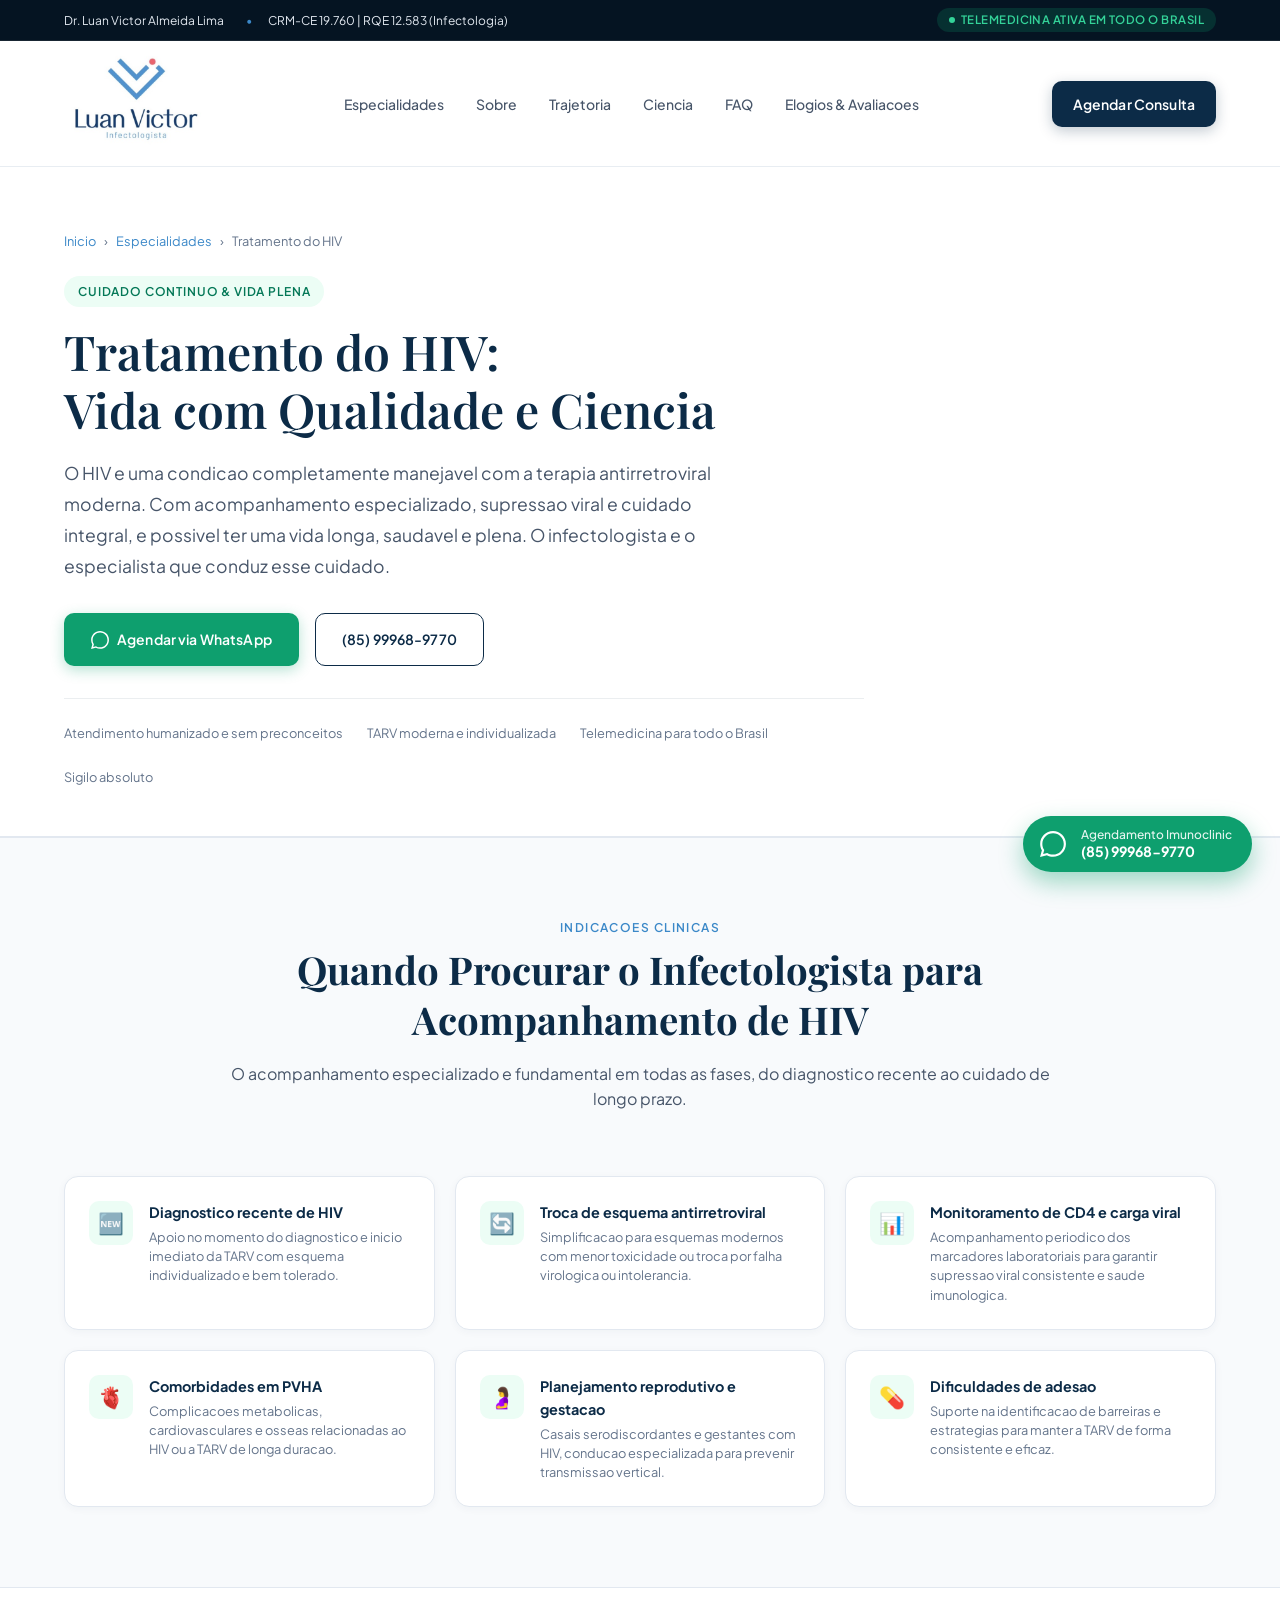
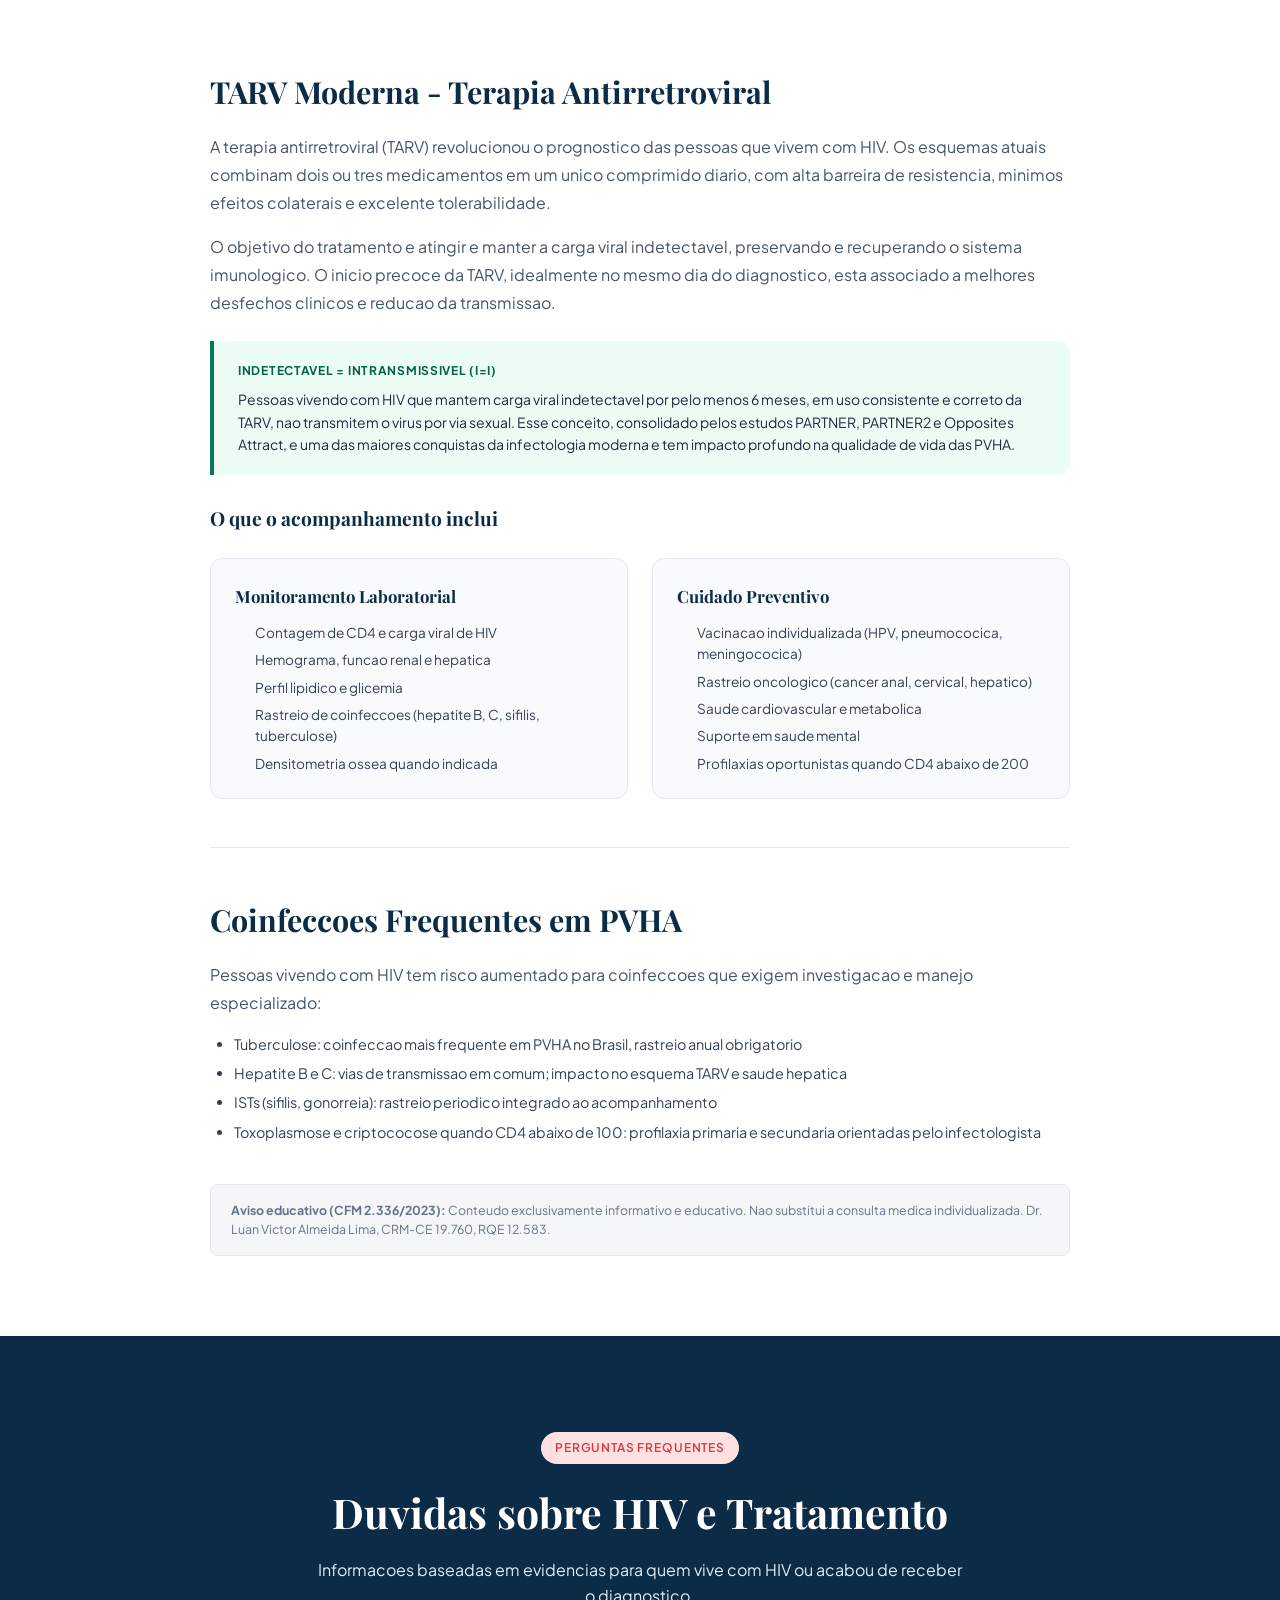
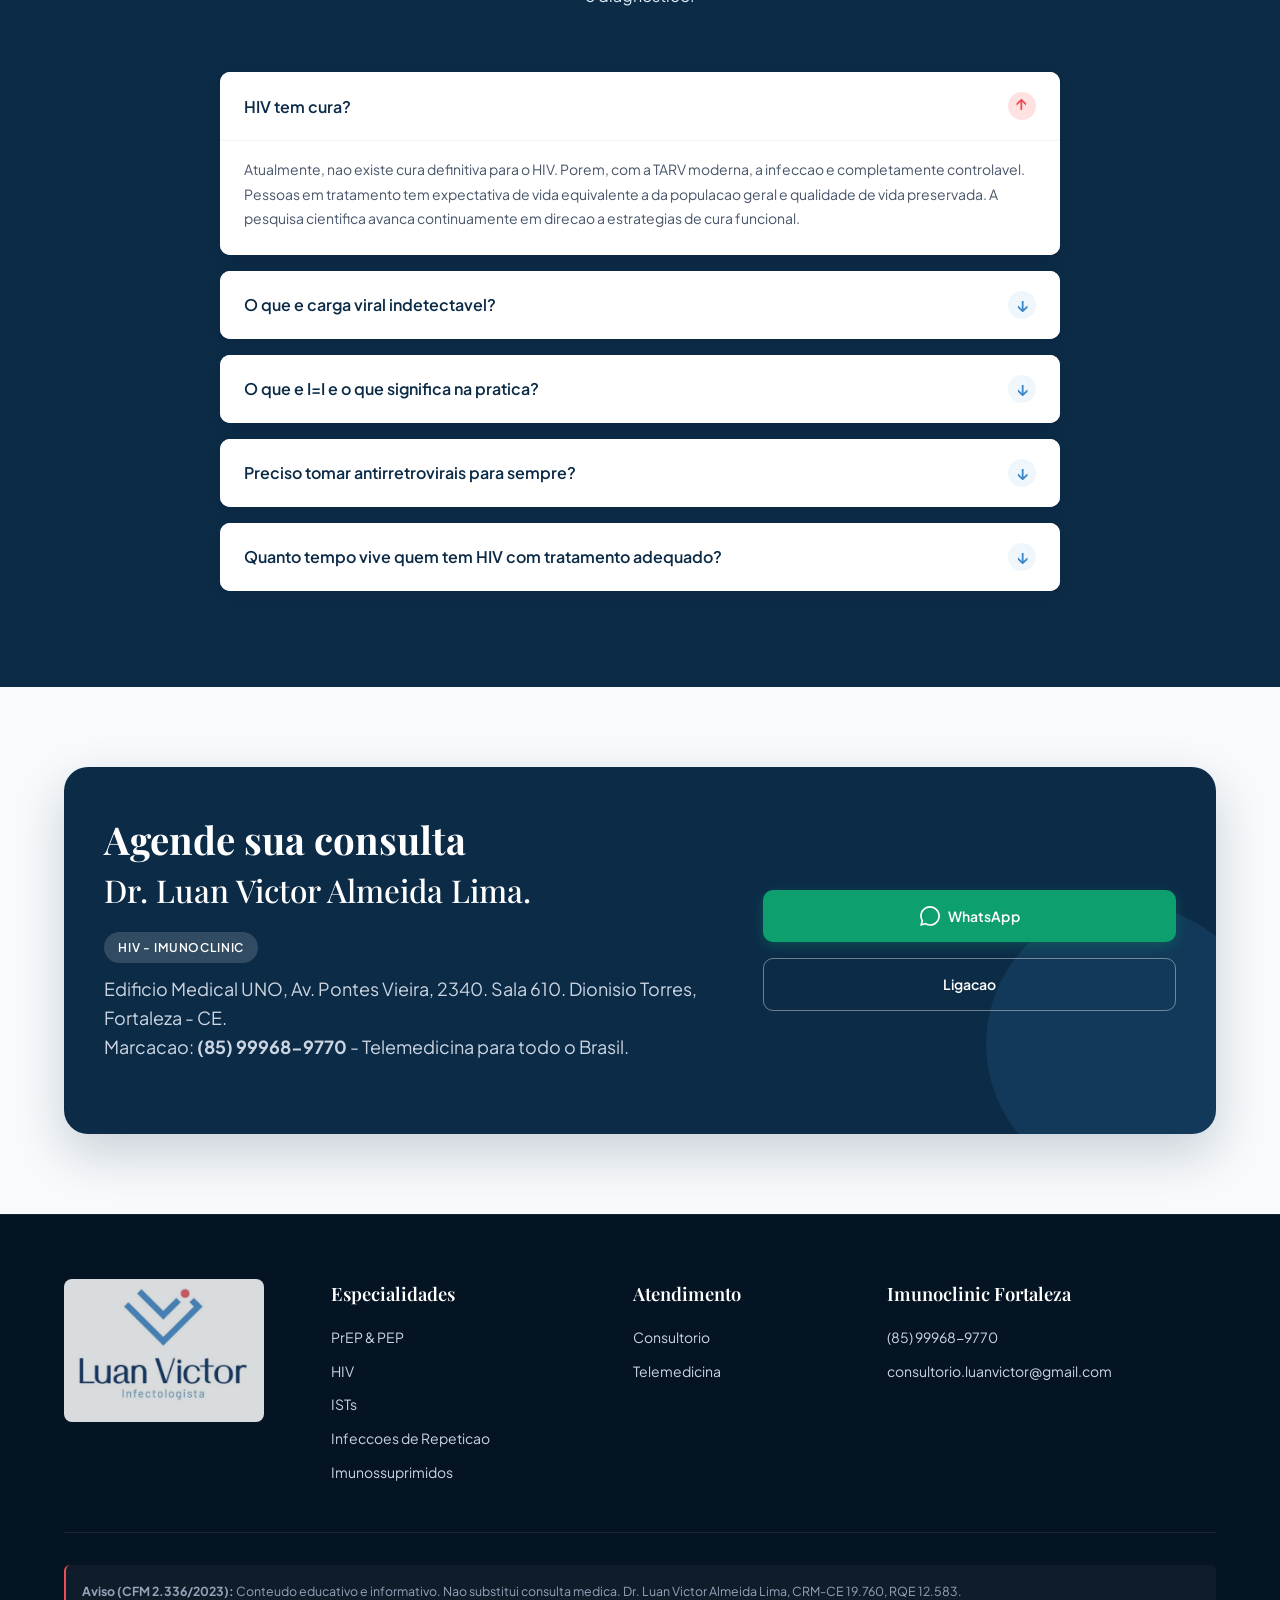
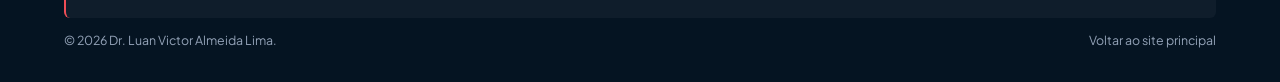
==== commit 4a39f9b9: "Align cards 3x2 grid and clean top bar" ====
--- a/hiv.html
+++ b/hiv.html
@@ -20,12 +20,12 @@
   <link href="https://fonts.googleapis.com/css2?family=Caveat:wght@600&family=Playfair+Display:ital,wght@0,500;0,600;0,700;1,400&family=Plus+Jakarta+Sans:wght@300;400;500;600;700&display=swap" rel="stylesheet">
   <link rel="stylesheet" href="styles/main.css">
   <style>
-    .pg-hero{padding:4rem 0 3rem;background:#fff;border-bottom:1px solid #e2e8f0}.pg-hero-inner{max-width:800px}.breadcrumb{font-size:.8rem;color:#64748b;margin-bottom:1.5rem;display:flex;gap:.5rem;align-items:center;flex-wrap:wrap}.breadcrumb a{color:var(--color-brand-blue);text-decoration:none}.pg-hero-title{font-family:var(--font-serif);font-size:clamp(2rem,4vw,3rem);font-weight:600;color:var(--color-navy-900);line-height:1.2;margin-bottom:1.25rem}.pg-hero-desc{font-size:1.1rem;color:#475569;line-height:1.75;margin-bottom:2rem;max-width:680px}.pg-hero-cta{display:flex;gap:1rem;flex-wrap:wrap;margin-bottom:2rem}.pg-hero-trust{display:flex;gap:1.5rem;flex-wrap:wrap;padding-top:1.5rem;border-top:1px solid rgba(12,43,71,.08);font-size:.8rem;color:#64748b}.quando-section{padding:5rem 0;background:#f8fafc;border-top:1px solid #e2e8f0}.quando-grid{display:grid;grid-template-columns:repeat(auto-fit,minmax(260px,1fr));gap:1.25rem;margin-top:2.5rem}.quando-card{background:#fff;border:1px solid #e2e8f0;border-radius:14px;padding:1.5rem;display:flex;gap:1rem;align-items:flex-start;transition:all .25s;box-shadow:0 2px 8px rgba(12,43,71,.04)}.quando-card:hover{box-shadow:0 8px 24px rgba(12,43,71,.08);transform:translateY(-2px)}.quando-icon{width:44px;height:44px;border-radius:10px;display:flex;align-items:center;justify-content:center;font-size:1.3rem;flex-shrink:0}.quando-body h4{font-size:.9rem;font-weight:700;color:var(--color-navy-900);margin-bottom:.25rem}.quando-body p{font-size:.8rem;color:#64748b;line-height:1.5}.clinical-section{padding:5rem 0;background:#fff;border-top:1px solid #e2e8f0}.clinical-wrap{max-width:860px;margin:0 auto}.clin-h2{font-family:var(--font-serif);font-size:clamp(1.5rem,2.5vw,1.9rem);color:var(--color-navy-900);margin:3rem 0 1rem;padding-top:3rem;border-top:1px solid #e2e8f0}.clin-h2:first-child{margin-top:0;padding-top:0;border-top:none}.clin-h3{font-family:var(--font-serif);font-size:1.2rem;color:var(--color-navy-900);margin:1.75rem 0 .75rem}.clin-p{font-size:1rem;color:#475569;line-height:1.75;margin-bottom:1rem}.clin-list{margin:.75rem 0 1.25rem 1.5rem;display:flex;flex-direction:column;gap:.4rem}.clin-list li{font-size:.9rem;color:#334155;line-height:1.6;list-style:disc}.clin-box{background:#ecfdf5;border-left:4px solid #047857;border-radius:0 10px 10px 0;padding:1.25rem 1.5rem;margin:1.5rem 0}.clin-box-title{font-size:.75rem;font-weight:700;color:#065f46;text-transform:uppercase;letter-spacing:.06em;margin-bottom:.5rem}.clin-box p{font-size:.875rem;color:#1e293b;line-height:1.6;margin:0}.clin-two{display:grid;grid-template-columns:1fr 1fr;gap:1.5rem;margin:1.5rem 0}.clin-col{background:#f8fafc;border:1px solid #e2e8f0;border-radius:12px;padding:1.5rem}.clin-col h4{font-family:var(--font-serif);font-size:1.05rem;color:var(--color-navy-900);margin-bottom:.75rem}.clin-col ul{display:flex;flex-direction:column;gap:.4rem}.clin-col li{font-size:.85rem;color:#334155;line-height:1.55;padding-left:1.25rem;position:relative}.clin-col li::before{content:"";position:absolute;left:0;font-weight:700}.cfm-note{background:rgba(12,43,71,.04);border:1px solid #e2e8f0;border-radius:8px;padding:1rem 1.25rem;font-size:.775rem;color:#64748b;line-height:1.55;margin-top:2.5rem}@media(max-width:640px){.clin-two{grid-template-columns:1fr}}
+    .pg-hero{padding:4rem 0 3rem;background:#fff;border-bottom:1px solid #e2e8f0}.pg-hero-inner{max-width:800px}.breadcrumb{font-size:.8rem;color:#64748b;margin-bottom:1.5rem;display:flex;gap:.5rem;align-items:center;flex-wrap:wrap}.breadcrumb a{color:var(--color-brand-blue);text-decoration:none}.pg-hero-title{font-family:var(--font-serif);font-size:clamp(2rem,4vw,3rem);font-weight:600;color:var(--color-navy-900);line-height:1.2;margin-bottom:1.25rem}.pg-hero-desc{font-size:1.1rem;color:#475569;line-height:1.75;margin-bottom:2rem;max-width:680px}.pg-hero-cta{display:flex;gap:1rem;flex-wrap:wrap;margin-bottom:2rem}.pg-hero-trust{display:flex;gap:1.5rem;flex-wrap:wrap;padding-top:1.5rem;border-top:1px solid rgba(12,43,71,.08);font-size:.8rem;color:#64748b}.quando-section{padding:5rem 0;background:#f8fafc;border-top:1px solid #e2e8f0}.quando-grid{display:grid;grid-template-columns:repeat(3,1fr);gap:1.25rem;margin-top:2.5rem}.quando-card{background:#fff;border:1px solid #e2e8f0;border-radius:14px;padding:1.5rem;display:flex;gap:1rem;align-items:flex-start;height:100%;transition:all .25s;box-shadow:0 2px 8px rgba(12,43,71,.04)}@media(max-width:992px){.quando-grid{grid-template-columns:repeat(2,1fr)}}@media(max-width:640px){.quando-grid{grid-template-columns:1fr}}.quando-card:hover{box-shadow:0 8px 24px rgba(12,43,71,.08);transform:translateY(-2px)}.quando-icon{width:44px;height:44px;border-radius:10px;display:flex;align-items:center;justify-content:center;font-size:1.3rem;flex-shrink:0}.quando-body h4{font-size:.9rem;font-weight:700;color:var(--color-navy-900);margin-bottom:.25rem}.quando-body p{font-size:.8rem;color:#64748b;line-height:1.5}.clinical-section{padding:5rem 0;background:#fff;border-top:1px solid #e2e8f0}.clinical-wrap{max-width:860px;margin:0 auto}.clin-h2{font-family:var(--font-serif);font-size:clamp(1.5rem,2.5vw,1.9rem);color:var(--color-navy-900);margin:3rem 0 1rem;padding-top:3rem;border-top:1px solid #e2e8f0}.clin-h2:first-child{margin-top:0;padding-top:0;border-top:none}.clin-h3{font-family:var(--font-serif);font-size:1.2rem;color:var(--color-navy-900);margin:1.75rem 0 .75rem}.clin-p{font-size:1rem;color:#475569;line-height:1.75;margin-bottom:1rem}.clin-list{margin:.75rem 0 1.25rem 1.5rem;display:flex;flex-direction:column;gap:.4rem}.clin-list li{font-size:.9rem;color:#334155;line-height:1.6;list-style:disc}.clin-box{background:#ecfdf5;border-left:4px solid #047857;border-radius:0 10px 10px 0;padding:1.25rem 1.5rem;margin:1.5rem 0}.clin-box-title{font-size:.75rem;font-weight:700;color:#065f46;text-transform:uppercase;letter-spacing:.06em;margin-bottom:.5rem}.clin-box p{font-size:.875rem;color:#1e293b;line-height:1.6;margin:0}.clin-two{display:grid;grid-template-columns:1fr 1fr;gap:1.5rem;margin:1.5rem 0}.clin-col{background:#f8fafc;border:1px solid #e2e8f0;border-radius:12px;padding:1.5rem}.clin-col h4{font-family:var(--font-serif);font-size:1.05rem;color:var(--color-navy-900);margin-bottom:.75rem}.clin-col ul{display:flex;flex-direction:column;gap:.4rem}.clin-col li{font-size:.85rem;color:#334155;line-height:1.55;padding-left:1.25rem;position:relative}.clin-col li::before{content:"";position:absolute;left:0;font-weight:700}.cfm-note{background:rgba(12,43,71,.04);border:1px solid #e2e8f0;border-radius:8px;padding:1rem 1.25rem;font-size:.775rem;color:#64748b;line-height:1.55;margin-top:2.5rem}@media(max-width:640px){.clin-two{grid-template-columns:1fr}}
   </style>
   <script type="application/ld+json">{"@context":"https://schema.org","@graph":[{"@type":"MedicalWebPage","name":"Tratamento do HIV em Fortaleza","url":"https://drluanvictor.com.br/hiv","inLanguage":"pt-BR","about":{"@type":"MedicalCondition","name":"HIV/AIDS"},"author":{"@type":"Physician","@id":"https://drluanvictor.com.br/#physician","name":"Dr. Luan Victor Almeida Lima"}},{"@type":"FAQPage","mainEntity":[{"@type":"Question","name":"HIV tem cura?","acceptedAnswer":{"@type":"Answer","text":"Atualmente nao existe cura definitiva para o HIV. Porem, com a TARV moderna, a infeccao e completamente controlavel. Pessoas em tratamento tem expectativa de vida equivalente a da populacao geral e qualidade de vida preservada."}},{"@type":"Question","name":"O que e carga viral indetectavel?","acceptedAnswer":{"@type":"Answer","text":"A carga viral e a quantidade de copias do HIV por mililitro de sangue. Quando a TARV e eficaz, a carga viral cai abaixo do limiar de deteccao dos testes convencionais. Isso protege o sistema imunologico e, pelo conceito I=I, impede a transmissao sexual."}},{"@type":"Question","name":"O que e I=I (Indetectavel = Intransmissivel)?","acceptedAnswer":{"@type":"Answer","text":"I=I significa que pessoas vivendo com HIV que mantem carga viral indetectavel por pelo menos 6 meses em uso consistente da TARV nao transmitem o HIV por via sexual. Conceito consolidado pelos estudos PARTNER, PARTNER2 e Opposites Attract."}},{"@type":"Question","name":"Preciso tomar antirretrovirais para sempre?","acceptedAnswer":{"@type":"Answer","text":"Sim, o tratamento antirretroviral deve ser continuo. Os esquemas modernos sao muito mais toleraveis: geralmente um unico comprimido por dia com poucos efeitos colaterais."}},{"@type":"Question","name":"Quanto tempo vive quem tem HIV com tratamento?","acceptedAnswer":{"@type":"Answer","text":"Com diagnostico precoce e tratamento consistente, a expectativa de vida de pessoas vivendo com HIV aproxima-se da populacao geral. O fator mais importante e o inicio precoce da TARV e a adesao continua."}}]}]}</script>
 </head>
 <body>
-  <div class="top-notice-bar"><div class="container top-notice-content"><div class="credentials-pill-list"><span>Dr. Luan Victor Almeida Lima</span><span>CRM-CE 19.760 | RQE 12.583 (Infectologia)</span><span>Sociedade Brasileira de Infectologia (SBI)</span></div><div class="telemedicina-badge"><span class="pulse-dot"></span>Telemedicina Ativa em Todo o Brasil</div></div></div>
+  <div class="top-notice-bar"><div class="container top-notice-content"><div class="credentials-pill-list"><span>Dr. Luan Victor Almeida Lima</span><span>CRM-CE 19.760 | RQE 12.583 (Infectologia)</span></div><div class="telemedicina-badge"><span class="pulse-dot"></span>Telemedicina Ativa em Todo o Brasil</div></div></div>
   <header class="site-header"><div class="container header-container"><a href="/" class="brand-logo" aria-label="Pagina inicial do Dr. Luan Victor"><div class="brand-logo-clip"><img src="assets/images/logo.jpg" alt="Logomarca Dr. Luan Victor" class="brand-logo-img"></div></a><nav class="main-nav" aria-label="Navegacao primaria"><a href="/#especialidades" class="nav-link">Especialidades</a><a href="/#sobre" class="nav-link">Sobre</a><a href="/#trajetoria" class="nav-link">Trajetoria</a><a href="/#ciencia" class="nav-link">Ciencia</a><a href="/#faq" class="nav-link">FAQ</a><a href="/#avaliacoes" class="nav-link">Elogios &amp; Avaliacoes</a></nav><div class="nav-actions"><a href="https://wa.me/5585999689770?text=Ol%C3%A1!%20Gostaria%20de%20agendar%20consulta%20de%20HIV%20com%20Dr.%20Luan%20Victor" class="btn btn-primary" style="padding:.65rem 1.25rem;" target="_blank" rel="noopener">Agendar Consulta</a><button class="mobile-toggle" aria-label="Abrir Menu" aria-expanded="false"><span></span><span></span><span></span></button></div></div></header>
   <main>
     <section class="pg-hero"><div class="container"><div class="pg-hero-inner">
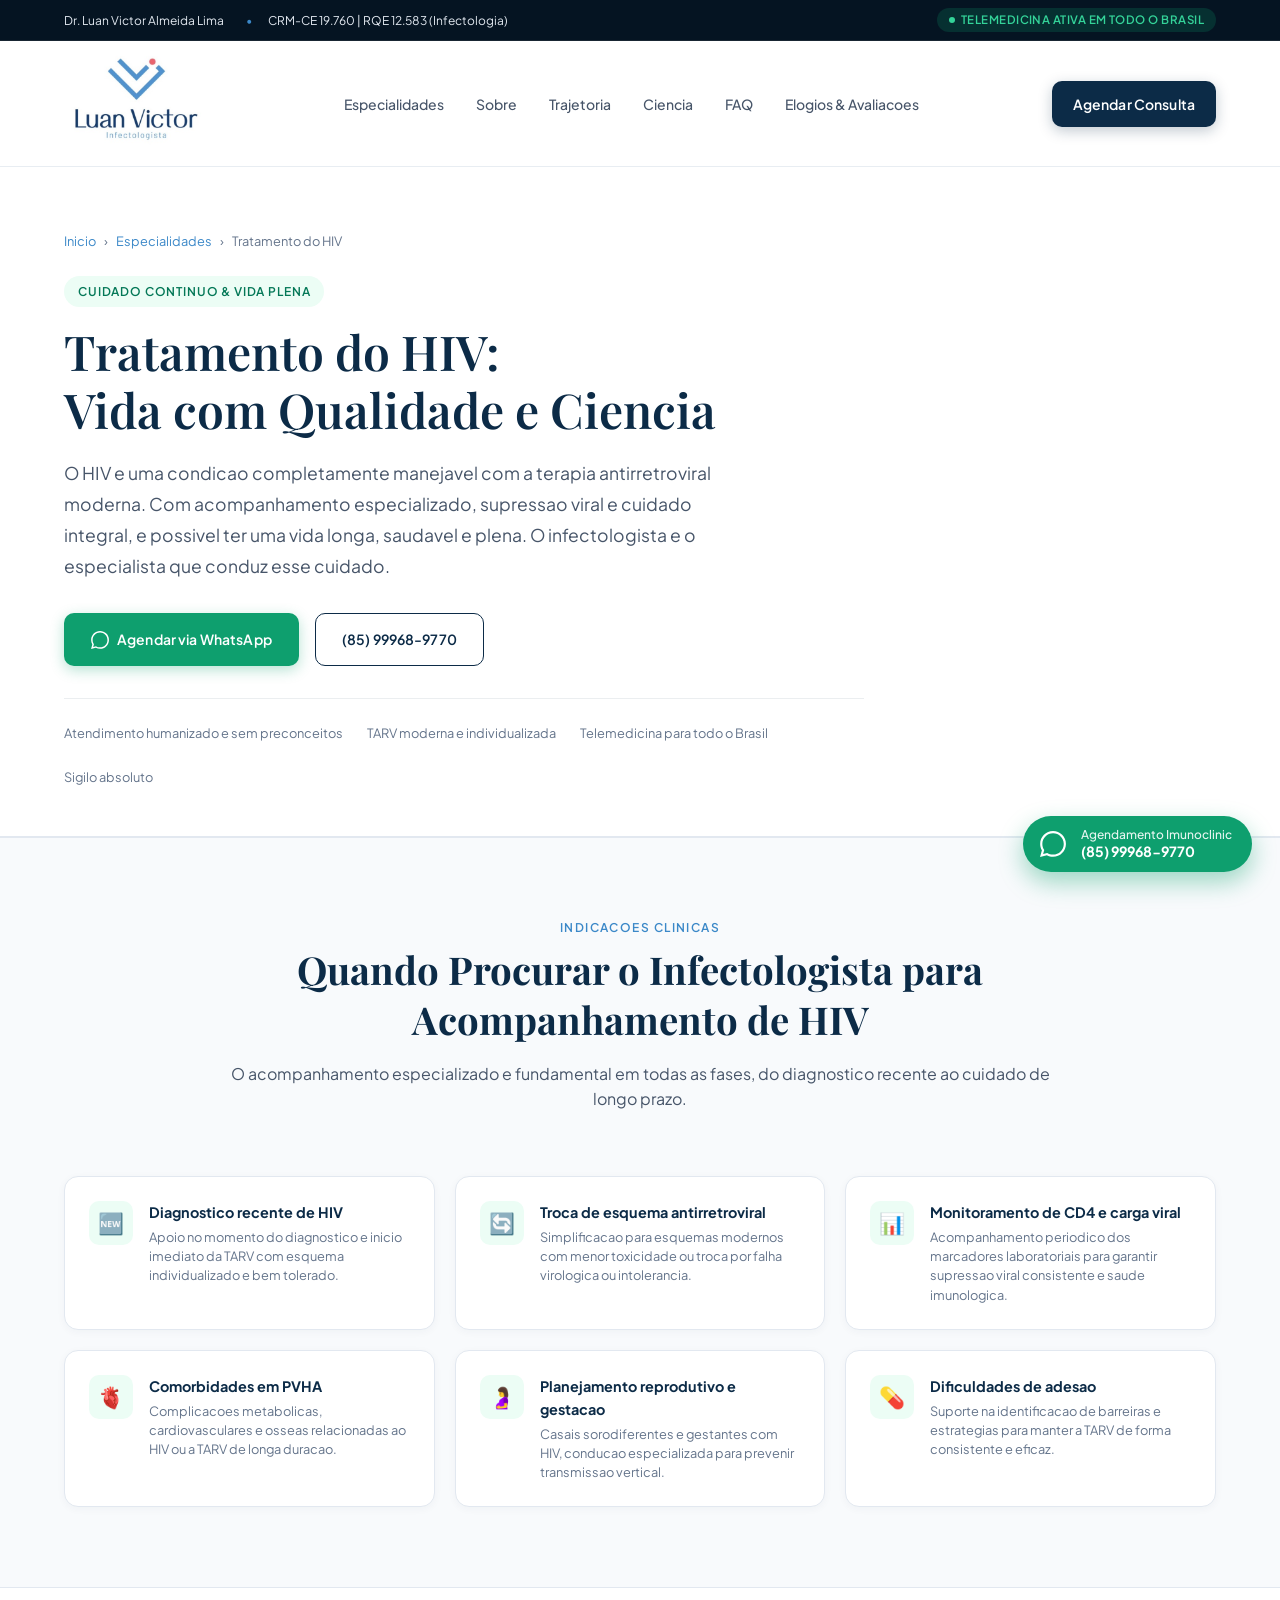
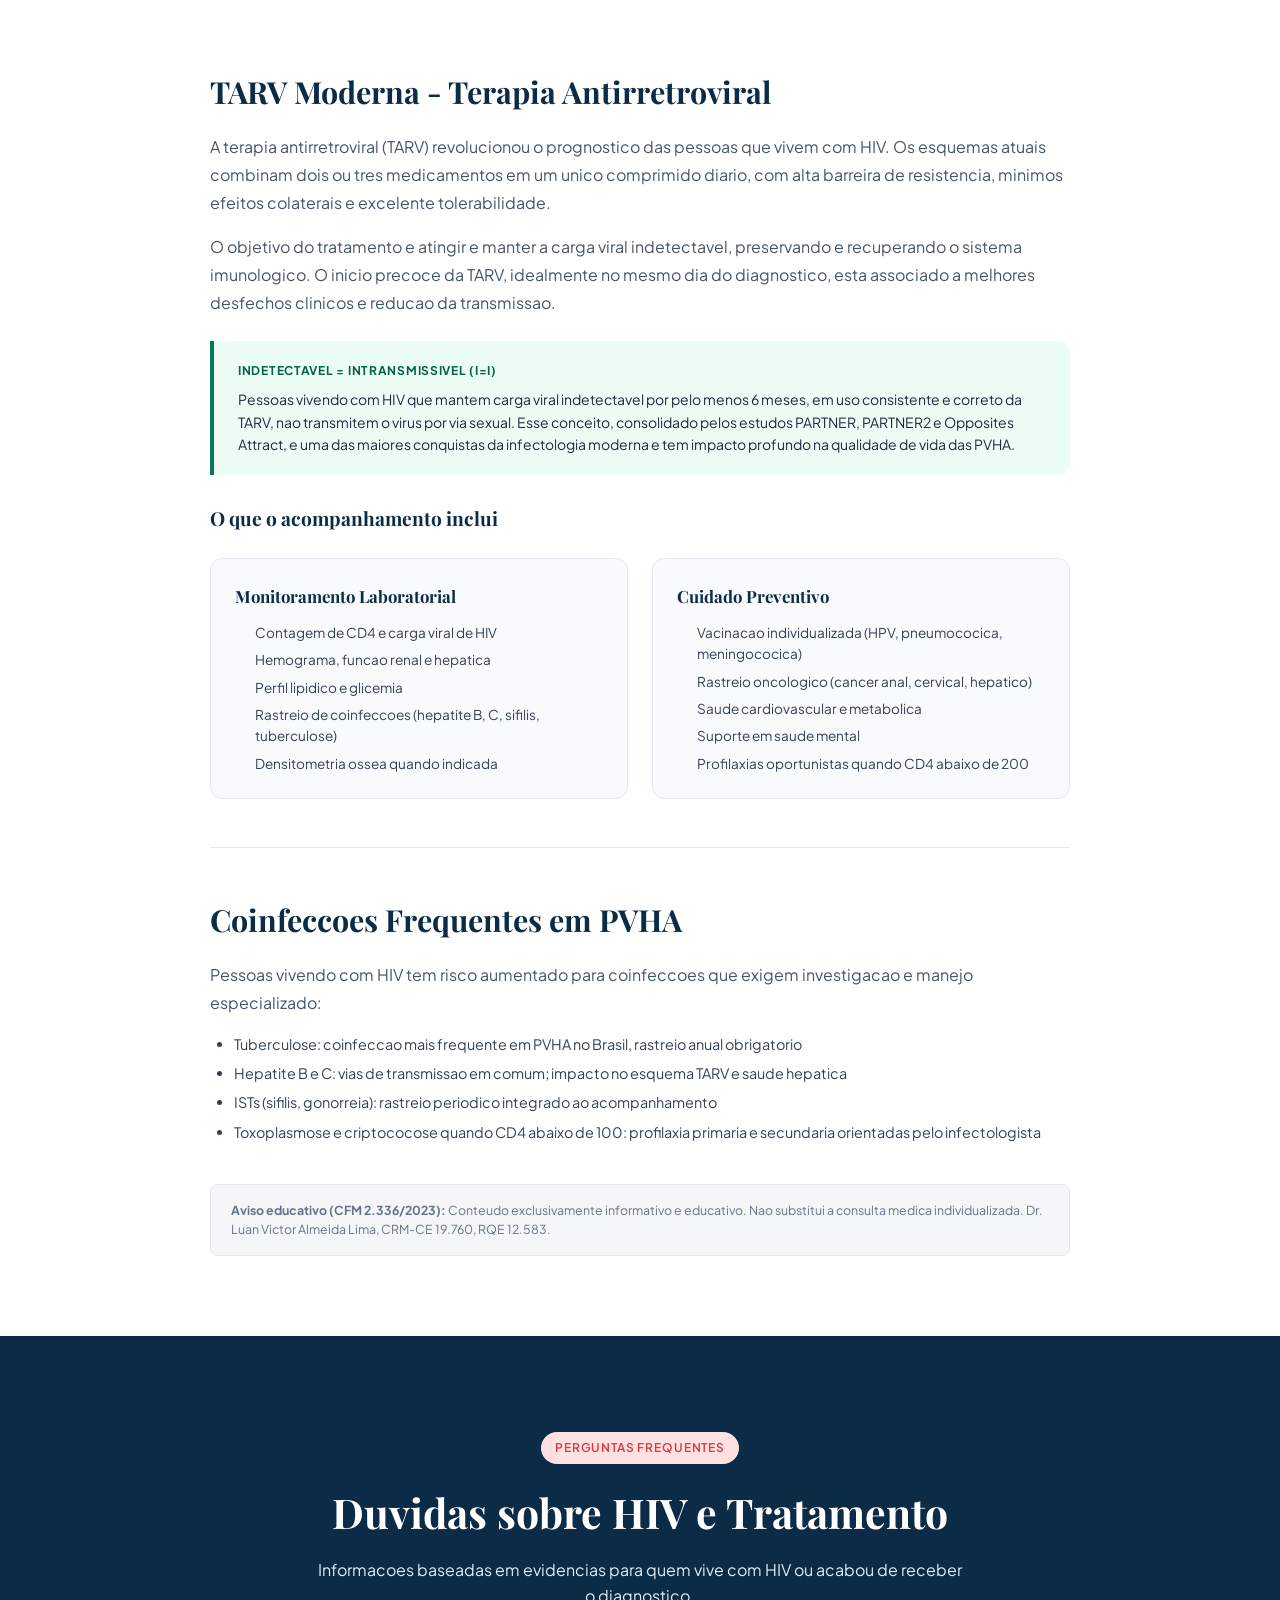
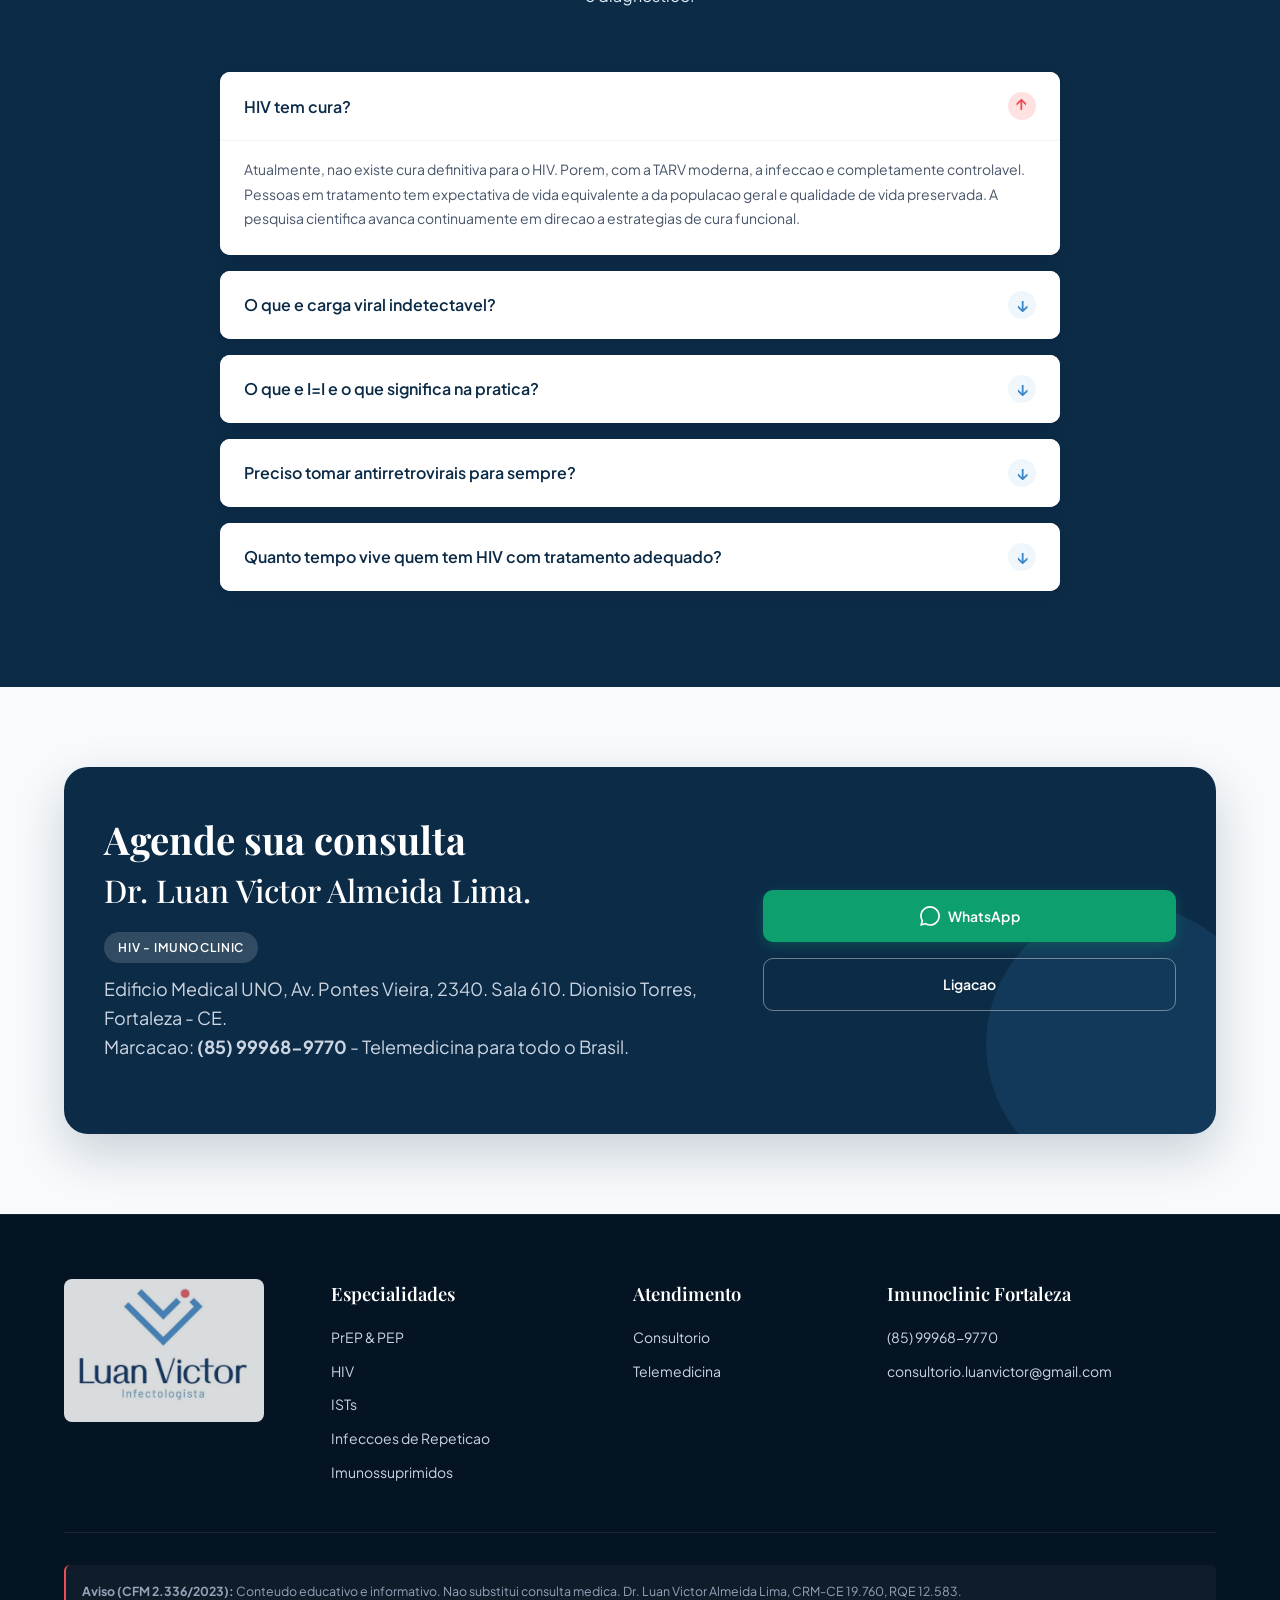
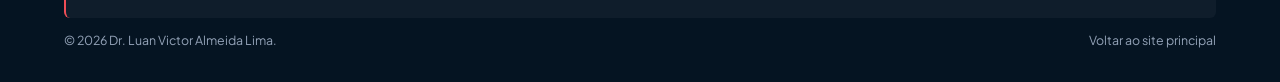
==== commit fac34175: "Update terminology to casais sorodiferentes" ====
--- a/hiv.html
+++ b/hiv.html
@@ -43,7 +43,7 @@
         <div class="quando-card"><div class="quando-icon" style="background:#ecfdf5;color:#047857;">&#x1F504;</div><div class="quando-body"><h4>Troca de esquema antirretroviral</h4><p>Simplificacao para esquemas modernos com menor toxicidade ou troca por falha virologica ou intolerancia.</p></div></div>
         <div class="quando-card"><div class="quando-icon" style="background:#ecfdf5;color:#047857;">&#x1F4CA;</div><div class="quando-body"><h4>Monitoramento de CD4 e carga viral</h4><p>Acompanhamento periodico dos marcadores laboratoriais para garantir supressao viral consistente e saude imunologica.</p></div></div>
         <div class="quando-card"><div class="quando-icon" style="background:#ecfdf5;color:#047857;">&#x1FAC0;</div><div class="quando-body"><h4>Comorbidades em PVHA</h4><p>Complicacoes metabolicas, cardiovasculares e osseas relacionadas ao HIV ou a TARV de longa duracao.</p></div></div>
-        <div class="quando-card"><div class="quando-icon" style="background:#ecfdf5;color:#047857;">&#x1F930;</div><div class="quando-body"><h4>Planejamento reprodutivo e gestacao</h4><p>Casais serodiscordantes e gestantes com HIV, conducao especializada para prevenir transmissao vertical.</p></div></div>
+        <div class="quando-card"><div class="quando-icon" style="background:#ecfdf5;color:#047857;">&#x1F930;</div><div class="quando-body"><h4>Planejamento reprodutivo e gestacao</h4><p>Casais sorodiferentes e gestantes com HIV, conducao especializada para prevenir transmissao vertical.</p></div></div>
         <div class="quando-card"><div class="quando-icon" style="background:#ecfdf5;color:#047857;">&#x1F48A;</div><div class="quando-body"><h4>Dificuldades de adesao</h4><p>Suporte na identificacao de barreiras e estrategias para manter a TARV de forma consistente e eficaz.</p></div></div>
       </div>
     </div></section>
@@ -72,7 +72,7 @@
       <div class="faq-container">
         <div class="faq-item"><button class="faq-question-btn" aria-expanded="false"><span>HIV tem cura?</span><span class="faq-icon-arrow">&#x2193;</span></button><div class="faq-answer-panel"><div class="faq-answer-content">Atualmente, nao existe cura definitiva para o HIV. Porem, com a TARV moderna, a infeccao e completamente controlavel. Pessoas em tratamento tem expectativa de vida equivalente a da populacao geral e qualidade de vida preservada. A pesquisa cientifica avanca continuamente em direcao a estrategias de cura funcional.</div></div></div>
         <div class="faq-item"><button class="faq-question-btn" aria-expanded="false"><span>O que e carga viral indetectavel?</span><span class="faq-icon-arrow">&#x2193;</span></button><div class="faq-answer-panel"><div class="faq-answer-content">A carga viral e a quantidade de copias do virus HIV por mililitro de sangue. Quando a TARV e eficaz, a carga viral cai abaixo do limiar de deteccao dos testes convencionais (geralmente abaixo de 50 copias/mL), chamada de carga viral indetectavel. Isso protege o sistema imunologico e, pelo conceito I=I, impede a transmissao sexual.</div></div></div>
-        <div class="faq-item"><button class="faq-question-btn" aria-expanded="false"><span>O que e I=I e o que significa na pratica?</span><span class="faq-icon-arrow">&#x2193;</span></button><div class="faq-answer-panel"><div class="faq-answer-content">Indetectavel = Intransmissivel (I=I) significa que uma pessoa vivendo com HIV que mantem carga viral indetectavel por pelo menos 6 meses em uso consistente da TARV nao transmite o HIV por via sexual. Conceito consolidado pelos estudos PARTNER, PARTNER2 e Opposites Attract, com zero transmissoes documentadas em mais de 100.000 relacoes sexuais sem preservativo entre casais serodiscordantes.</div></div></div>
+        <div class="faq-item"><button class="faq-question-btn" aria-expanded="false"><span>O que e I=I e o que significa na pratica?</span><span class="faq-icon-arrow">&#x2193;</span></button><div class="faq-answer-panel"><div class="faq-answer-content">Indetectavel = Intransmissivel (I=I) significa que uma pessoa vivendo com HIV que mantem carga viral indetectavel por pelo menos 6 meses em uso consistente da TARV nao transmite o HIV por via sexual. Conceito consolidado pelos estudos PARTNER, PARTNER2 e Opposites Attract, com zero transmissoes documentadas em mais de 100.000 relacoes sexuais sem preservativo entre casais sorodiferentes.</div></div></div>
         <div class="faq-item"><button class="faq-question-btn" aria-expanded="false"><span>Preciso tomar antirretrovirais para sempre?</span><span class="faq-icon-arrow">&#x2193;</span></button><div class="faq-answer-panel"><div class="faq-answer-content">Sim, o tratamento antirretroviral deve ser continuo. Interromper o uso leva ao aumento da carga viral e queda do CD4. Porem, os esquemas modernos sao muito mais toleraveis: geralmente um unico comprimido por dia com poucos efeitos colaterais, que se integra facilmente a rotina diaria.</div></div></div>
         <div class="faq-item"><button class="faq-question-btn" aria-expanded="false"><span>Quanto tempo vive quem tem HIV com tratamento adequado?</span><span class="faq-icon-arrow">&#x2193;</span></button><div class="faq-answer-panel"><div class="faq-answer-content">Com diagnostico precoce e tratamento consistente, a expectativa de vida de pessoas vivendo com HIV aproxima-se a da populacao geral em muitos contextos. Estudos mostram que pessoas diagnosticadas jovens e em tratamento podem ter decadas de vida saudavel pela frente. O fator mais importante e o inicio precoce da TARV e a adesao continua.</div></div></div>
       </div>
